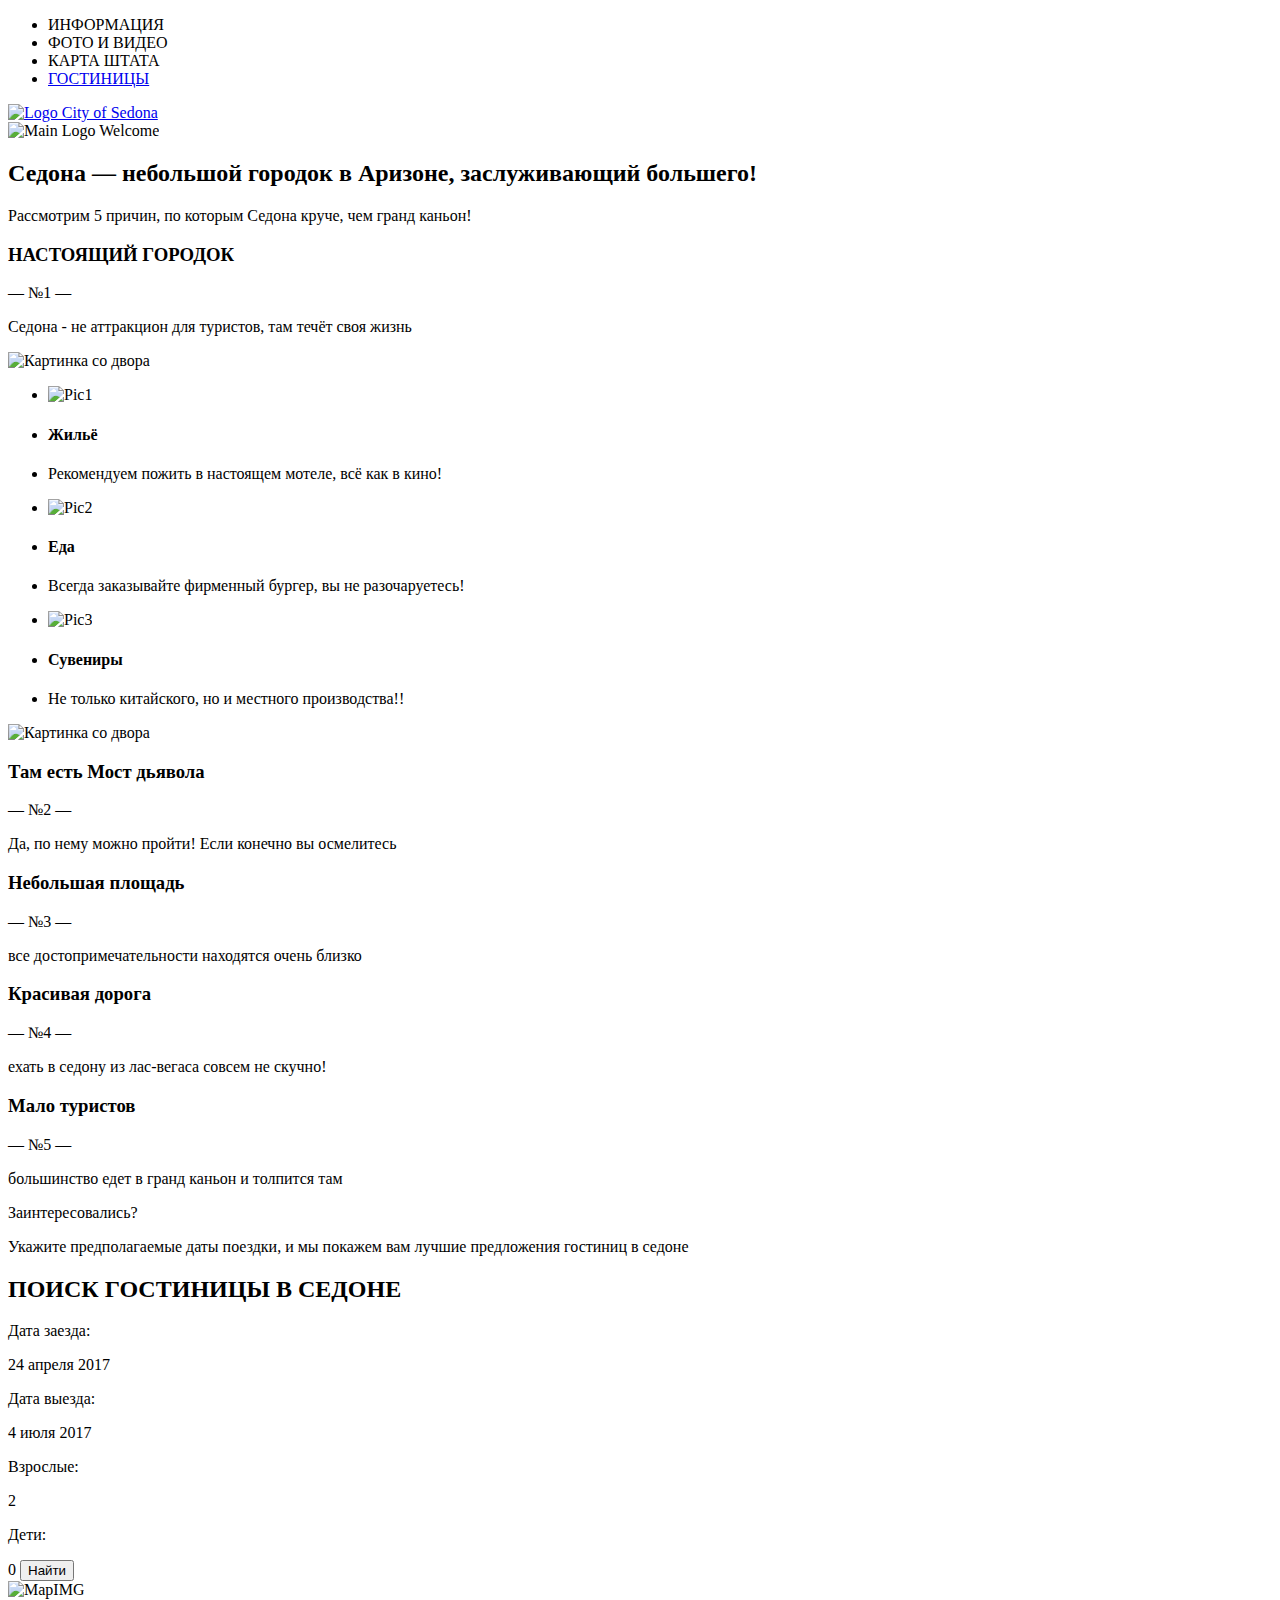
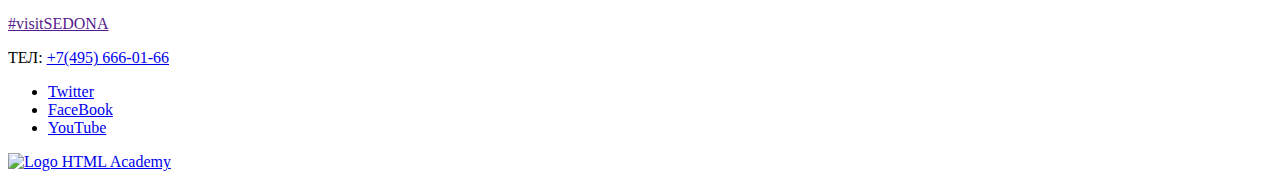
==== index.html @ 09af1024 "Исправил Навигацию" ====
<!DOCTYPE html>
<html lang="ru">
  <head>
    <meta charset="utf-8" />
    <title>Sedona</title>
  </head>
  <body>
    <!-- Header -->
    <header>
      <ul>
        <li><a href=""></a>ИНФОРМАЦИЯ</li>
        <li><a href=""></a>ФОТО И ВИДЕО</li>
        <li><a href=""></a>КАРТА ШТАТА</li>
        <li><a href="hotels.html">ГОСТИНИЦЫ</a></li>
      </ul>
      <a href="index.html"
        ><img
          src="https://via.placeholder.com/150x100"
          alt="Logo City of Sedona"
      /></a>
    </nav>
    </header>
    <!-- Main -->
    <main>
      <section>
        <div>
          <img
            src="https://via.placeholder.com/150x100"
            alt="Main Logo Welcome"
          />
        </div>
      </section>
      <section>
        <h2>Седона — небольшой городок в Аризоне, заслуживающий большего!</h2>
        <p>Рассмотрим 5 причин, по которым Седона круче, чем гранд каньон!</p>
      </section>
      <section>
        <div>
          <h3>НАСТОЯЩИЙ ГОРОДОК</h3>
          <span>— №1 —</span>
          <p>Седона - не аттракцион для туристов, там течёт своя жизнь</p>
        </div>
        <div>
          <img
            src="https://via.placeholder.com/150x100"
            alt="Картинка со двора"
          />
        </div>
      </section>
      <ul>
        <li><img src="https://via.placeholder.com/150x100" alt="Pic1" /></li>
        <li><h4>Жильё</h4></li>
        <li><p>Рекомендуем пожить в настоящем мотеле, всё как в кино!</p></li>
      </ul>
      <ul>
        <li><img src="https://via.placeholder.com/150x100" alt="Pic2" /></li>
        <li><h4>Еда</h4></li>
        <li>
          <p>Всегда заказывайте фирменный бургер, вы не разочаруетесь!</p>
        </li>
      </ul>
      <ul>
        <li><img src="https://via.placeholder.com/150x100" alt="Pic3" /></li>
        <li><h4>Сувениры</h4></li>
        <li><p>Не только китайского, но и местного производства!!</p></li>
      </ul>

      <section>
        <div>
          <img
            src="https://via.placeholder.com/150x100"
            alt="Картинка со двора"
          />
        </div>
        <div>
          <h3>Там есть Мост дьявола</h3>
          <span>— №2 —</span>
          <p>Да, по нему можно пройти! Если конечно вы осмелитесь</p>
        </div>
      </section>
      <section>
        <div>
          <h3>Небольшая площадь</h3>
          <span>— №3 —</span>
          <p>все достопримечательности находятся очень близко</p>
        </div>
        <div>
          <h3>Красивая дорога</h3>
          <span>— №4 —</span>
          <p>ехать в седону из лас-вегаса совсем не скучно!</p>
        </div>
        <div>
          <h3>Мало туристов</h3>
          <span>— №5 —</span>
          <p>большинство едет в гранд каньон и толпится там</p>
        </div>
      </section>
      <section>
        <p>Заинтересовались?</p>
        <p>
          Укажите предполагаемые даты поездки, и мы покажем вам лучшие
          предложения гостиниц в седоне
        </p>
      </section>
      <section>
        <h2>ПОИСК ГОСТИНИЦЫ В СЕДОНЕ</h2>
        <p>Дата заезда:</p>
        <span>24 апреля 2017</span>
        <p>Дата выезда:</p>
        <span>4 июля 2017</span>
        <p>Взрослые:</p>
        <span>2</span>
        <p>Дети:</p>
        <span>0</span>
        <button type="button">Найти</button>
      </section>
      <section>
        <img src="https://via.placeholder.com/150x100" alt="MapIMG" />
      </section>
    </main>
    <!-- Footer -->
    <footer>
      <p><a href="">#visitSEDONA</a></p>
      <p>ТЕЛ: <a href="tel:+74956660166">+7(495) 666-01-66</a></p>

      <ul>
        <li>
          <a href="#">Twitter</a>
        </li>
        <li>
          <a href="#">FaceBook</a>
        </li>
        <li>
          <a href="#">YouTube</a>
        </li>
      </ul>

      <section>
        <a href="https://htmlacademy.ru/intensive/htmlcss"
          ><img
            src="https://via.placeholder.com/150x100"
            alt="Logo HTML Academy"
        /></a>
      </section>
    </footer>
  </body>
</html>
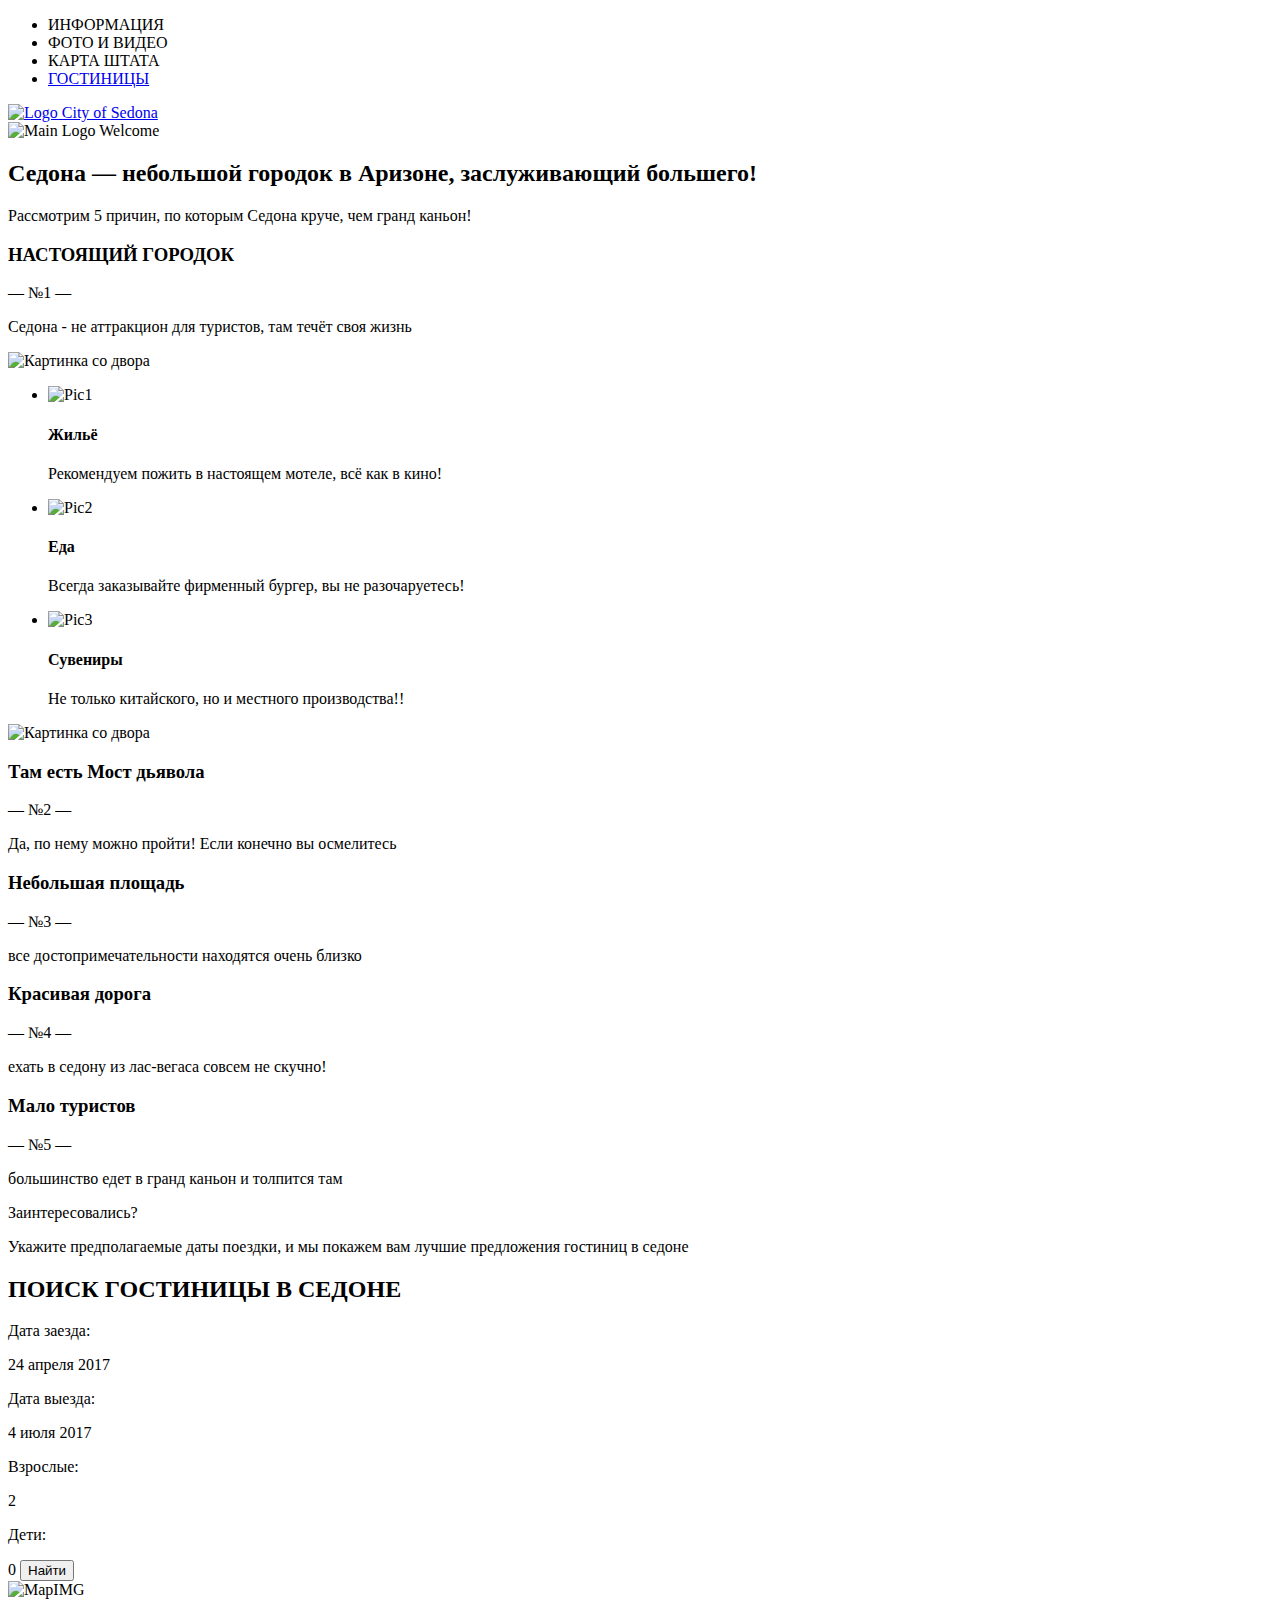
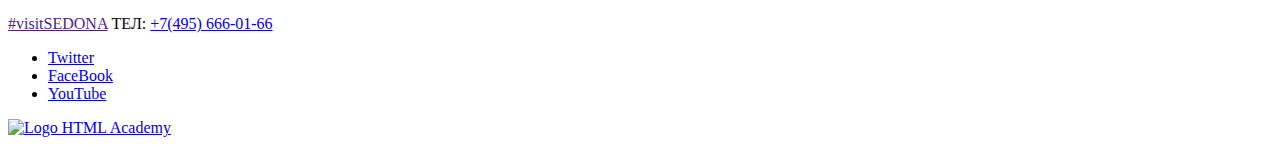
==== commit fa30f302: "Поправил мелочи" ====
--- a/index.html
+++ b/index.html
@@ -48,21 +48,19 @@
         </div>
       </section>
       <ul>
-        <li><img src="https://via.placeholder.com/150x100" alt="Pic1" /></li>
-        <li><h4>Жильё</h4></li>
-        <li><p>Рекомендуем пожить в настоящем мотеле, всё как в кино!</p></li>
-      </ul>
-      <ul>
-        <li><img src="https://via.placeholder.com/150x100" alt="Pic2" /></li>
-        <li><h4>Еда</h4></li>
-        <li>
+        <li><img src="https://via.placeholder.com/150x100" alt="Pic1" />
+        <h4>Жильё</h4>
+        <p>Рекомендуем пожить в настоящем мотеле, всё как в кино!</p></li>
+   
+        <li><img src="https://via.placeholder.com/150x100" alt="Pic2" />
+        <h4>Еда</h4>
+        
           <p>Всегда заказывайте фирменный бургер, вы не разочаруетесь!</p>
         </li>
-      </ul>
-      <ul>
-        <li><img src="https://via.placeholder.com/150x100" alt="Pic3" /></li>
-        <li><h4>Сувениры</h4></li>
-        <li><p>Не только китайского, но и местного производства!!</p></li>
+      
+        <li><img src="https://via.placeholder.com/150x100" alt="Pic3" />
+        <h4>Сувениры</h4></li>
+        <p>Не только китайского, но и местного производства!!</p></li>
       </ul>
 
       <section>
@@ -120,8 +118,8 @@
     </main>
     <!-- Footer -->
     <footer>
-      <p><a href="">#visitSEDONA</a></p>
-      <p>ТЕЛ: <a href="tel:+74956660166">+7(495) 666-01-66</a></p>
+      <p><a href="">#visitSEDONA</a>
+      ТЕЛ: <a href="tel:+74956660166">+7(495) 666-01-66</a></p>
 
       <ul>
         <li>
@@ -135,13 +133,13 @@
         </li>
       </ul>
 
-      <section>
+      
         <a href="https://htmlacademy.ru/intensive/htmlcss"
           ><img
             src="https://via.placeholder.com/150x100"
             alt="Logo HTML Academy"
         /></a>
-      </section>
+      
     </footer>
   </body>
 </html>
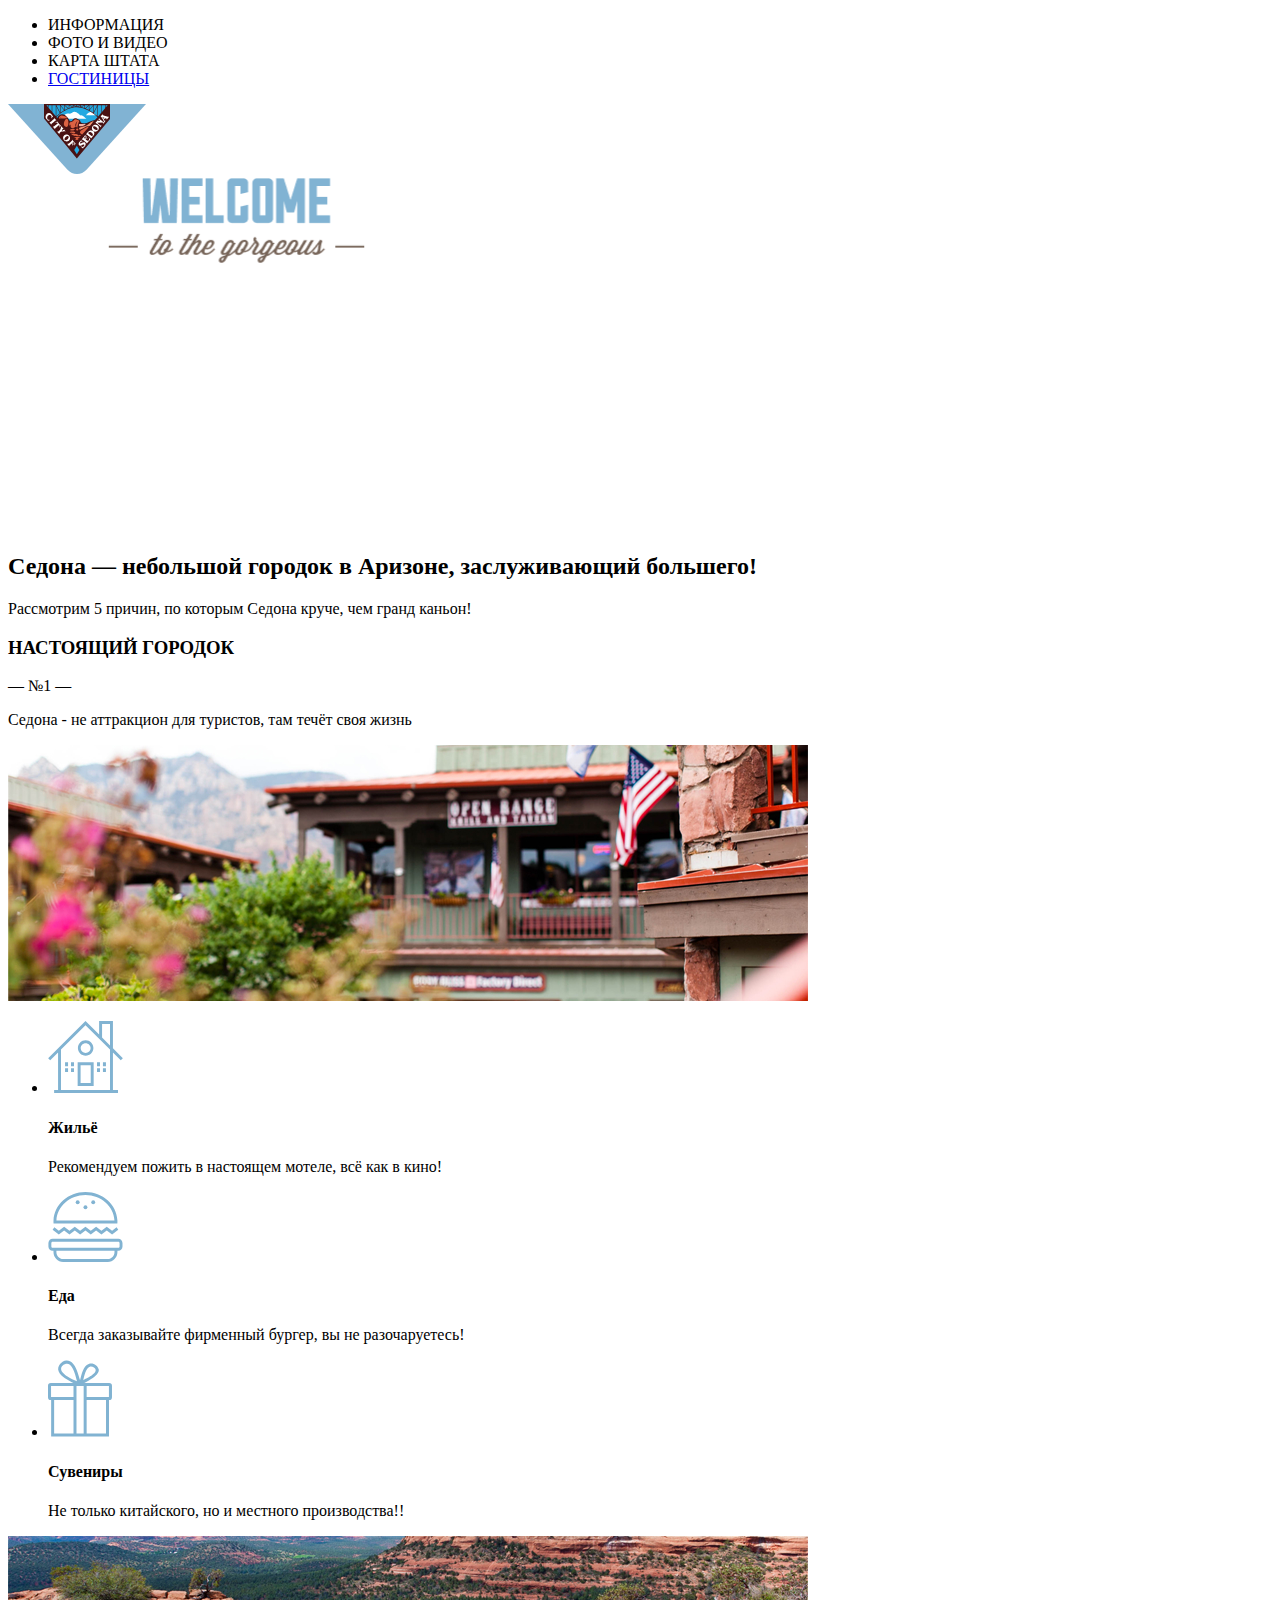
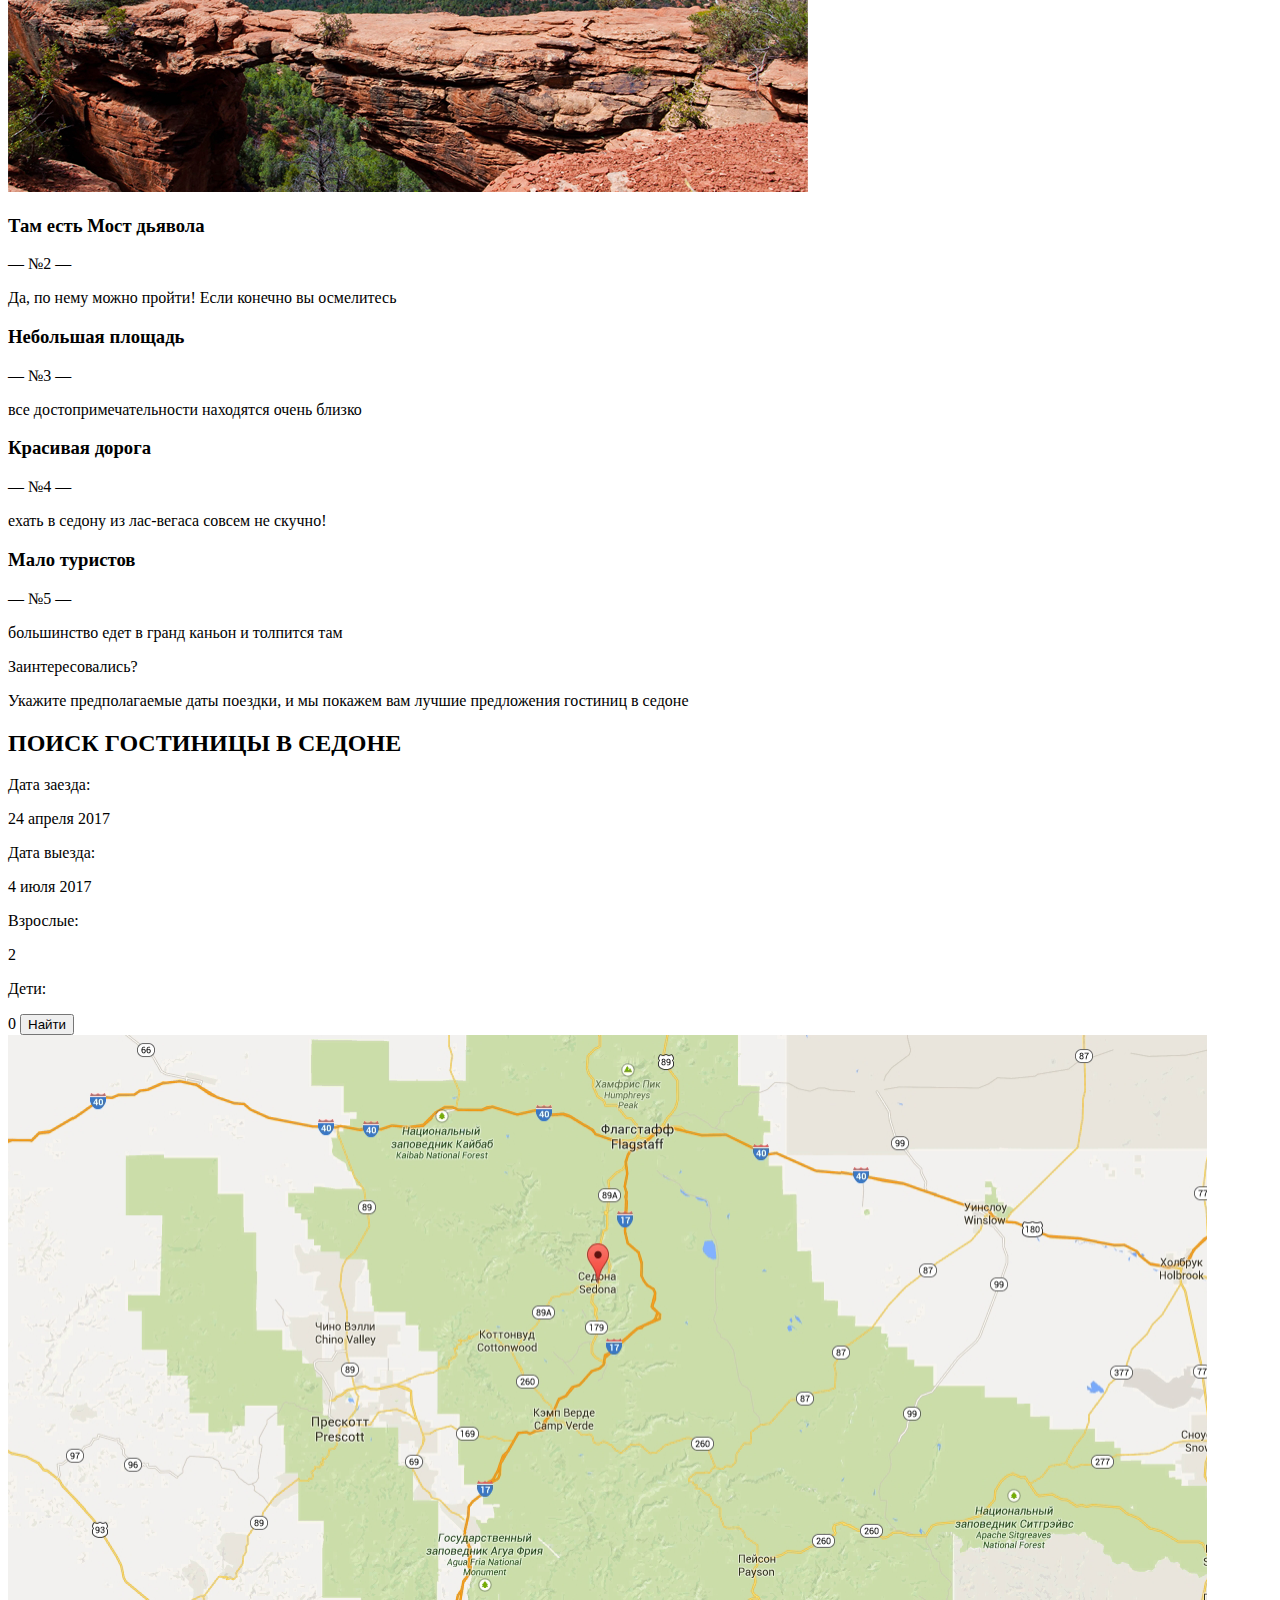
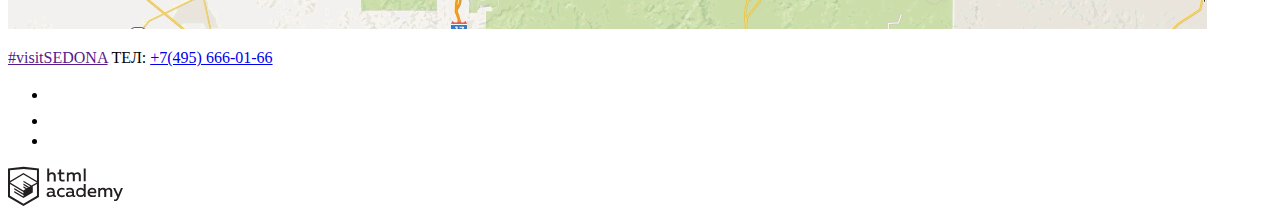
==== commit 916799b7: "Update index.html" ====
--- a/index.html
+++ b/index.html
@@ -15,7 +15,9 @@
       </ul>
       <a href="index.html"
         ><img
-          src="https://via.placeholder.com/150x100"
+          src="img/logo-sedona.svg"
+          width="138"
+          height="70"
           alt="Logo City of Sedona"
       /></a>
     </nav>
@@ -25,7 +27,9 @@
       <section>
         <div>
           <img
-            src="https://via.placeholder.com/150x100"
+            src="img/welcome.png"
+            width="457"
+            height="351"
             alt="Main Logo Welcome"
           />
         </div>
@@ -42,23 +46,25 @@
         </div>
         <div>
           <img
-            src="https://via.placeholder.com/150x100"
+            src="img/image1.jpg"
+            width="800"
+            height="256"
             alt="Картинка со двора"
           />
         </div>
       </section>
       <ul>
-        <li><img src="https://via.placeholder.com/150x100" alt="Pic1" />
+        <li><img src="img/icon-1.svg" width="75" height="72" alt="Pic1" />
         <h4>Жильё</h4>
         <p>Рекомендуем пожить в настоящем мотеле, всё как в кино!</p></li>
    
-        <li><img src="https://via.placeholder.com/150x100" alt="Pic2" />
+        <li><img src="img/icon-3.svg" width="75" height="70" alt="Pic2" />
         <h4>Еда</h4>
         
           <p>Всегда заказывайте фирменный бургер, вы не разочаруетесь!</p>
         </li>
       
-        <li><img src="https://via.placeholder.com/150x100" alt="Pic3" />
+        <li><img src="img/icon-2.svg" width="64" height="77" alt="Pic3" />
         <h4>Сувениры</h4></li>
         <p>Не только китайского, но и местного производства!!</p></li>
       </ul>
@@ -66,7 +72,9 @@
       <section>
         <div>
           <img
-            src="https://via.placeholder.com/150x100"
+            src="img/image2.jpg"
+            width="800"
+            height="256"
             alt="Картинка со двора"
           />
         </div>
@@ -113,7 +121,7 @@
         <button type="button">Найти</button>
       </section>
       <section>
-        <img src="https://via.placeholder.com/150x100" alt="MapIMG" />
+        <img src="img/map.png" width="1199" height="594" alt="MapIMG" />
       </section>
     </main>
     <!-- Footer -->
@@ -123,20 +131,22 @@
 
       <ul>
         <li>
-          <a href="#">Twitter</a>
+          <a href="#"><img src="img/twitter.svg" width="17" height="17" alt="Twitter Icon"></a>
         </li>
         <li>
-          <a href="#">FaceBook</a>
+          <a href="#"><img src="img/fb-icon.svg" width="12" height="22" alt="FaceBook Icon"> </a>
         </li>
         <li>
-          <a href="#">YouTube</a>
+          <a href="#"><img src="img/youtube.svg" width="20" height="16" alt="YouTube Icon"> </a>
         </li>
       </ul>
 
       
         <a href="https://htmlacademy.ru/intensive/htmlcss"
           ><img
-            src="https://via.placeholder.com/150x100"
+            src="img/logo-htmlacademy.svg"
+            width="115"
+            height="41"
             alt="Logo HTML Academy"
         /></a>
       
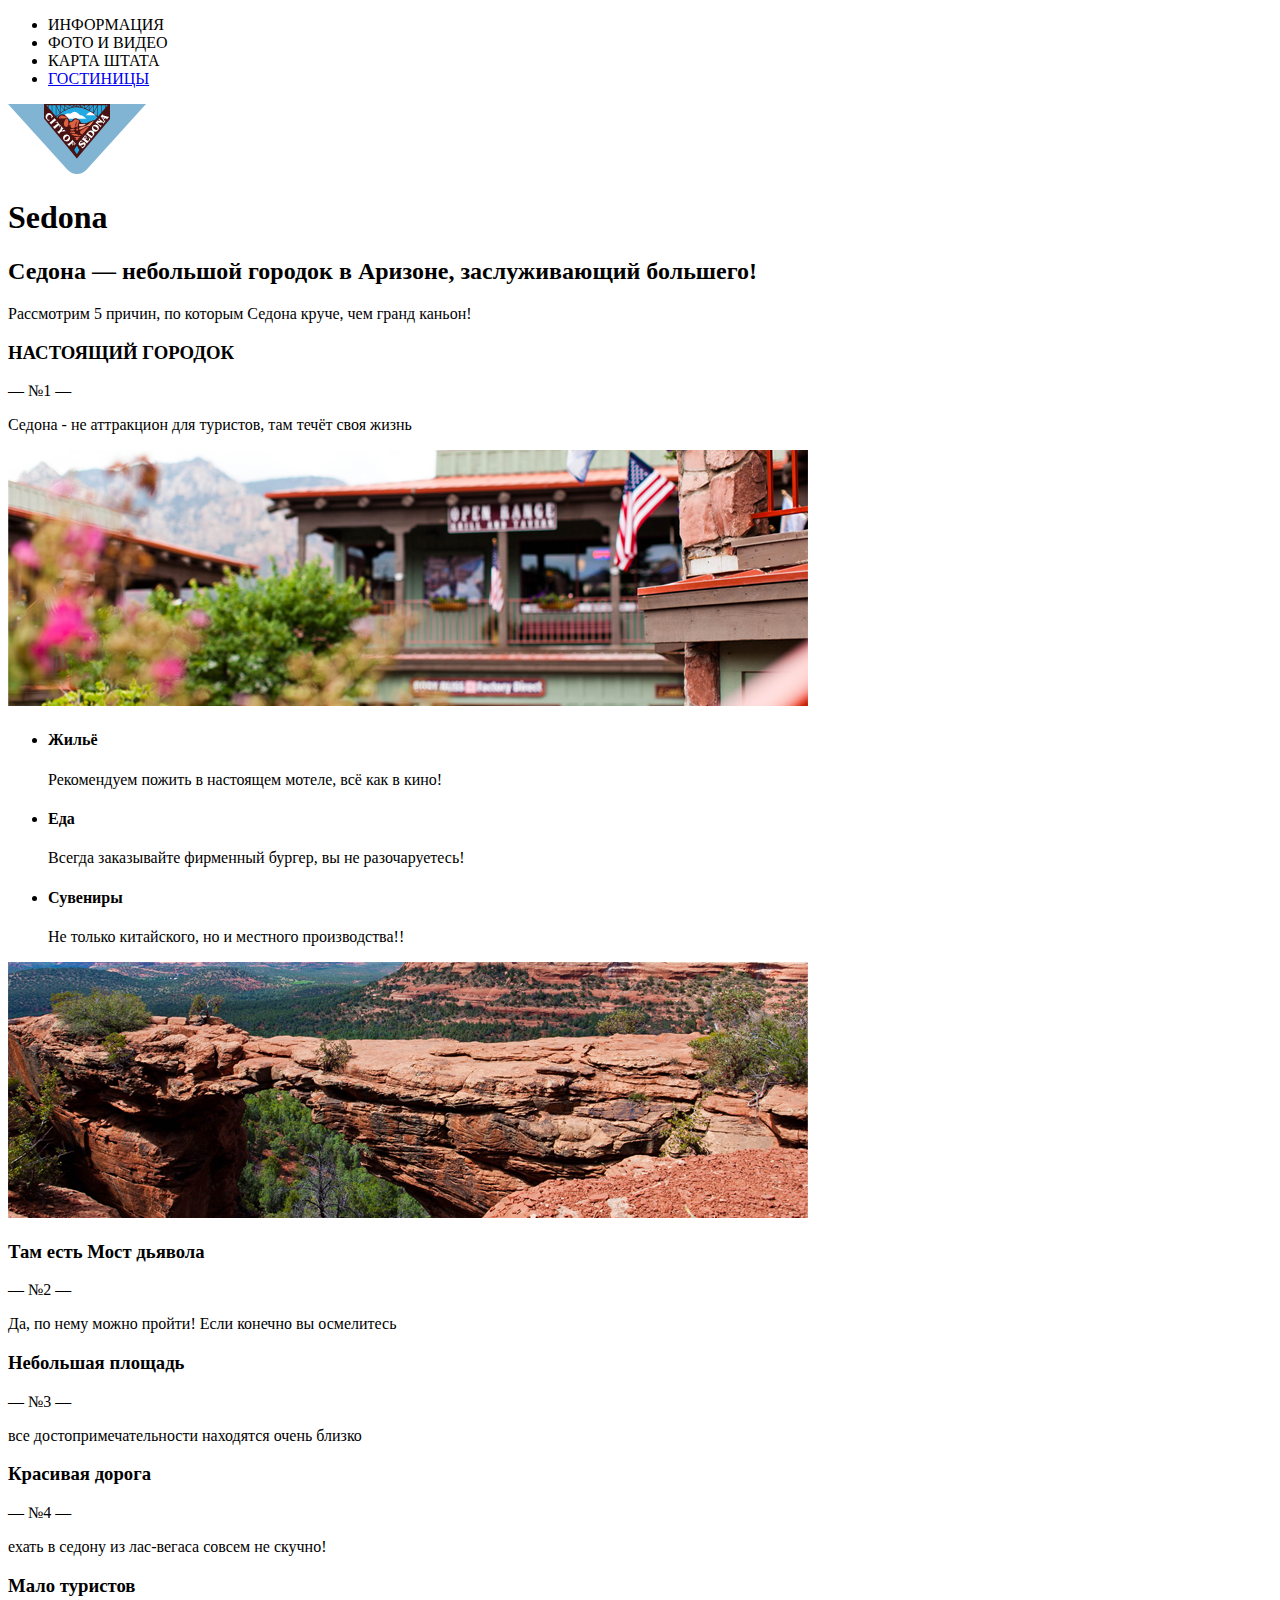
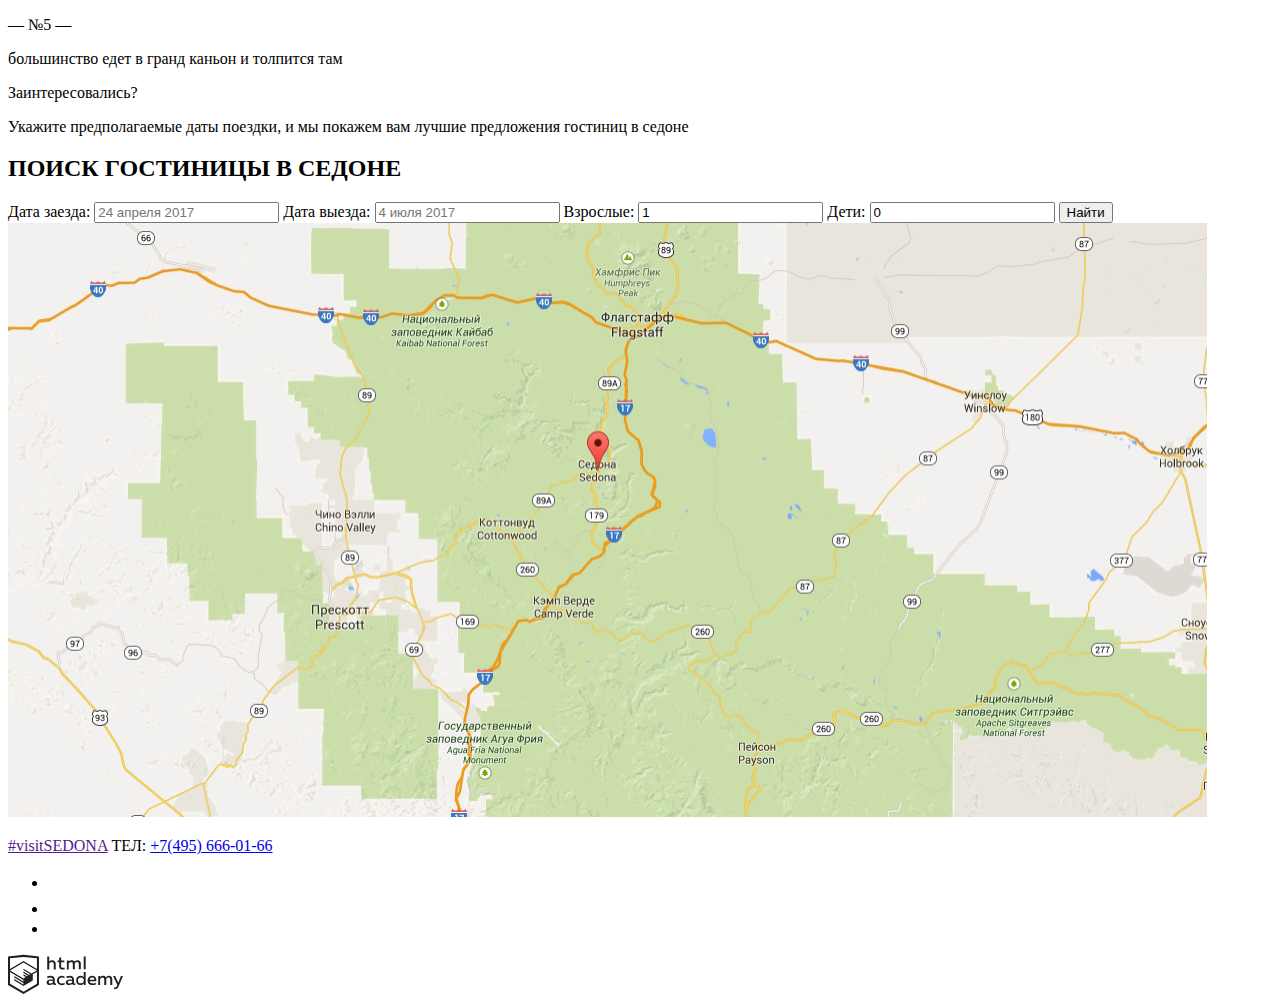
==== commit 84e5d0d7: "Сделал формы, поправил доступность" ====
--- a/index.html
+++ b/index.html
@@ -7,31 +7,27 @@
   <body>
     <!-- Header -->
     <header>
-      <ul>
-        <li><a href=""></a>ИНФОРМАЦИЯ</li>
-        <li><a href=""></a>ФОТО И ВИДЕО</li>
-        <li><a href=""></a>КАРТА ШТАТА</li>
-        <li><a href="hotels.html">ГОСТИНИЦЫ</a></li>
-      </ul>
-      <a href="index.html"
-        ><img
-          src="img/logo-sedona.svg"
-          width="138"
-          height="70"
-          alt="Logo City of Sedona"
-      /></a>
-    </nav>
+      <nav>
+        <ul>
+          <li><a href=""></a>ИНФОРМАЦИЯ</li>
+          <li><a href=""></a>ФОТО И ВИДЕО</li>
+          <li><a href=""></a>КАРТА ШТАТА</li>
+          <li><a href="hotels.html">ГОСТИНИЦЫ</a></li>
+        </ul>
+        <a href="index.html" aria-label="Главная страница"
+          ><img
+            src="img/logo-sedona.svg"
+            width="138"
+            height="70"
+            alt="Logo City of Sedona"
+        /></a>
+      </nav>
     </header>
     <!-- Main -->
     <main>
       <section>
         <div>
-          <img
-            src="img/welcome.png"
-            width="457"
-            height="351"
-            alt="Main Logo Welcome"
-          />
+          <h1 class="visually-hidden">Sedona</h1>
         </div>
       </section>
       <section>
@@ -54,19 +50,21 @@
         </div>
       </section>
       <ul>
-        <li><img src="img/icon-1.svg" width="75" height="72" alt="Pic1" />
-        <h4>Жильё</h4>
-        <p>Рекомендуем пожить в настоящем мотеле, всё как в кино!</p></li>
-   
-        <li><img src="img/icon-3.svg" width="75" height="70" alt="Pic2" />
-        <h4>Еда</h4>
-        
+        <li>
+          <h4>Жильё</h4>
+          <p>Рекомендуем пожить в настоящем мотеле, всё как в кино!</p>
+        </li>
+
+        <li>
+          <h4>Еда</h4>
+
           <p>Всегда заказывайте фирменный бургер, вы не разочаруетесь!</p>
         </li>
-      
-        <li><img src="img/icon-2.svg" width="64" height="77" alt="Pic3" />
-        <h4>Сувениры</h4></li>
-        <p>Не только китайского, но и местного производства!!</p></li>
+
+        <li>
+          <h4>Сувениры</h4>
+          <p>Не только китайского, но и местного производства!!</p>
+        </li>
       </ul>
 
       <section>
@@ -110,15 +108,49 @@
       </section>
       <section>
         <h2>ПОИСК ГОСТИНИЦЫ В СЕДОНЕ</h2>
-        <p>Дата заезда:</p>
-        <span>24 апреля 2017</span>
-        <p>Дата выезда:</p>
-        <span>4 июля 2017</span>
-        <p>Взрослые:</p>
-        <span>2</span>
-        <p>Дети:</p>
-        <span>0</span>
-        <button type="button">Найти</button>
+        <form action="https://echo.htmlacademy.ru" method="post">
+          <label for="label-date-in"
+            >Дата заезда:
+            <input
+              type="text"
+              name="date-in"
+              id="label-date-in"
+              placeholder="24 апреля 2017"
+              required
+            />
+          </label>
+          <label for="label-date-out"
+            >Дата выезда:
+            <input
+              type="text"
+              name="date-out"
+              id="label-date-out"
+              placeholder="4 июля 2017"
+              required
+            />
+          </label>
+          <label for="label-adults"
+            >Взрослые:
+            <input
+              type="number"
+              name="adults"
+              id="label-adults"
+              min="1"
+              value="1"
+            />
+          </label>
+          <label for="label-children"
+            >Дети:
+            <input
+              type="number"
+              name="children"
+              id="label-children"
+              min="0"
+              value="0"
+            />
+          </label>
+          <button type="submit">Найти</button>
+        </form>
       </section>
       <section>
         <img src="img/map.png" width="1199" height="594" alt="MapIMG" />
@@ -126,30 +158,52 @@
     </main>
     <!-- Footer -->
     <footer>
-      <p><a href="">#visitSEDONA</a>
-      ТЕЛ: <a href="tel:+74956660166">+7(495) 666-01-66</a></p>
+      <p>
+        <a href="">#visitSEDONA</a> ТЕЛ:
+        <a href="tel:+74956660166">+7(495) 666-01-66</a>
+      </p>
 
       <ul>
         <li>
-          <a href="#"><img src="img/twitter.svg" width="17" height="17" alt="Twitter Icon"></a>
-        </li>
-        <li>
-          <a href="#"><img src="img/fb-icon.svg" width="12" height="22" alt="FaceBook Icon"> </a>
-        </li>
-        <li>
-          <a href="#"><img src="img/youtube.svg" width="20" height="16" alt="YouTube Icon"> </a>
+          <a href="#" aria-label="Twitter"
+            ><img
+              src="img/twitter.svg"
+              width="17"
+              height="17"
+              alt="Twitter icon"
+          /></a>
+        </li>
+        <li>
+          <a href="#" aria-label="FaceBook"
+            ><img
+              src="img/fb-icon.svg"
+              width="12"
+              height="22"
+              alt="FaceBook icon"
+            />
+          </a>
+        </li>
+        <li>
+          <a href="#" aria-label="YouTube"
+            ><img
+              src="img/youtube.svg"
+              width="20"
+              height="16"
+              alt="YouTube icon"
+            />
+          </a>
         </li>
       </ul>
 
-      
-        <a href="https://htmlacademy.ru/intensive/htmlcss"
-          ><img
-            src="img/logo-htmlacademy.svg"
-            width="115"
-            height="41"
-            alt="Logo HTML Academy"
-        /></a>
-      
+      <a
+        href="https://htmlacademy.ru/intensive/htmlcss"
+        aria-label="HTML Academy intensive htmlcss"
+        ><img
+          src="img/logo-htmlacademy.svg"
+          width="115"
+          height="41"
+          alt="Logo html academy"
+      /></a>
     </footer>
   </body>
 </html>
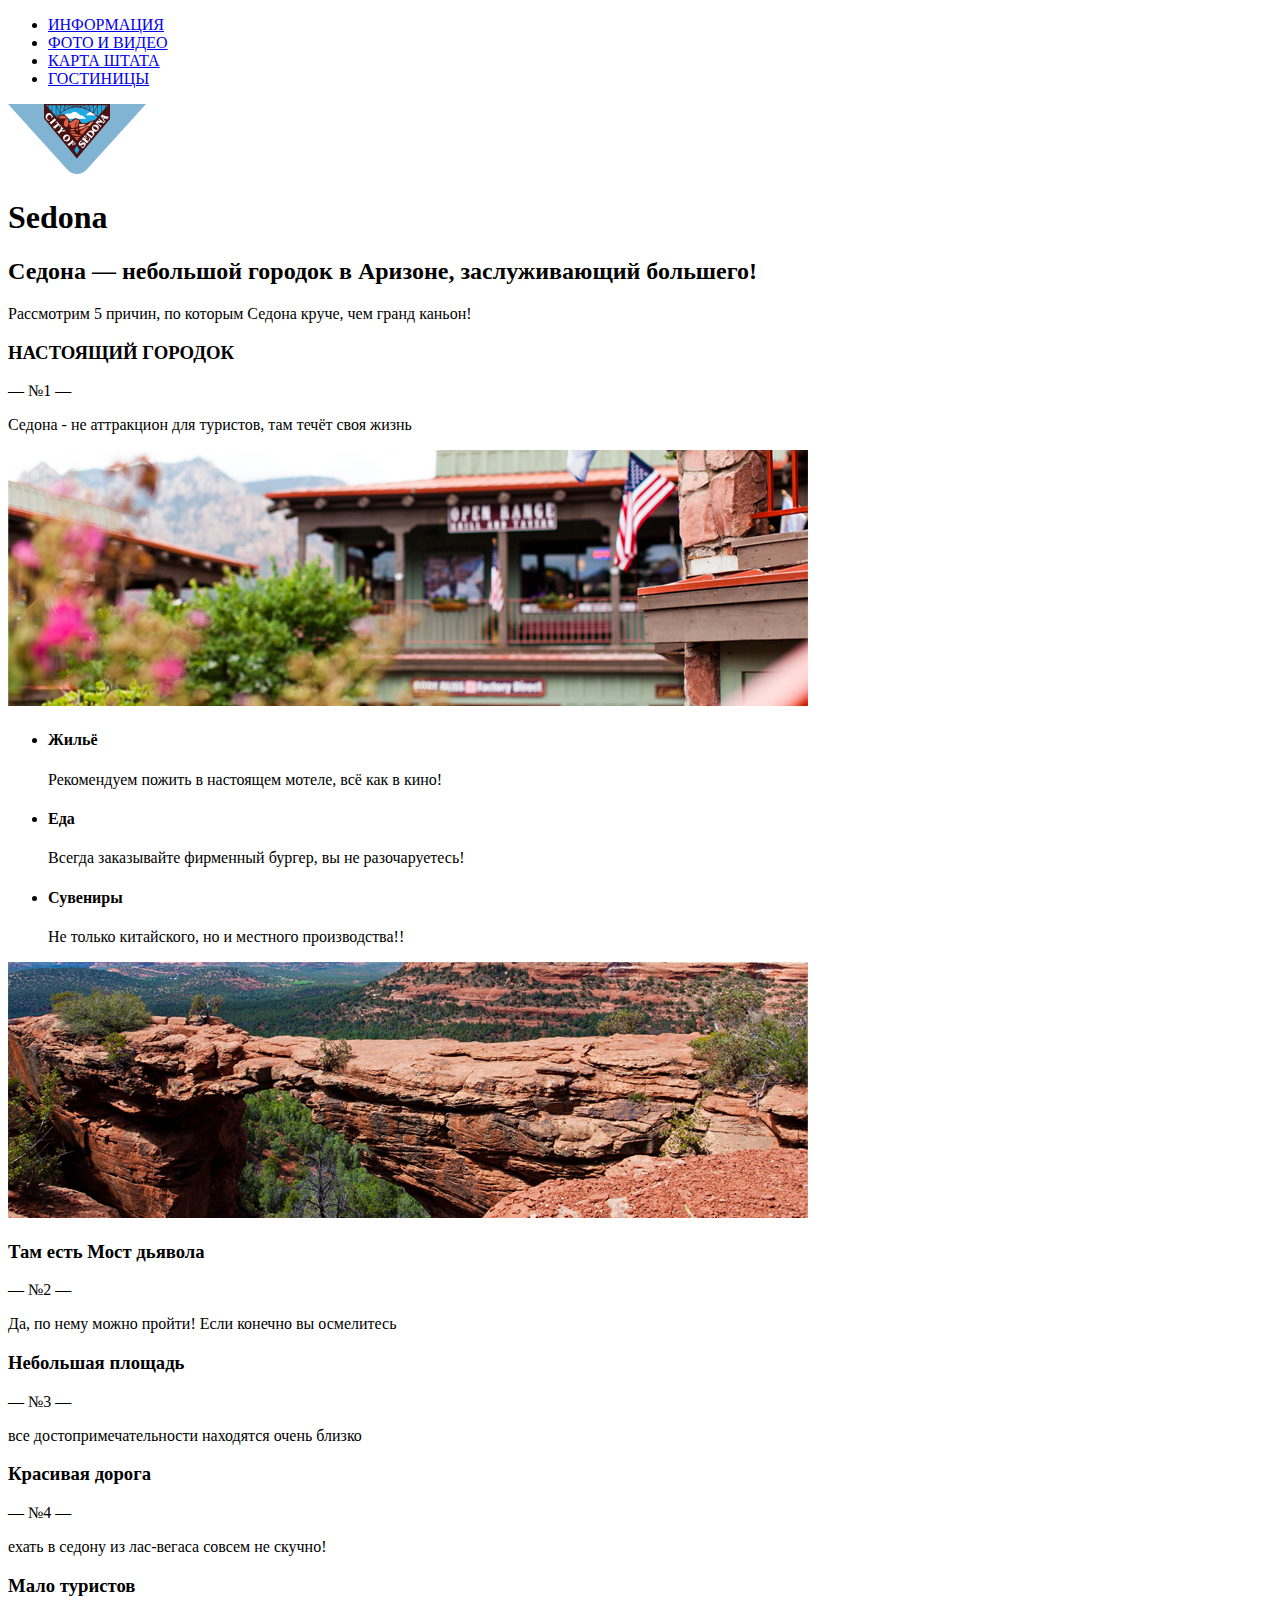
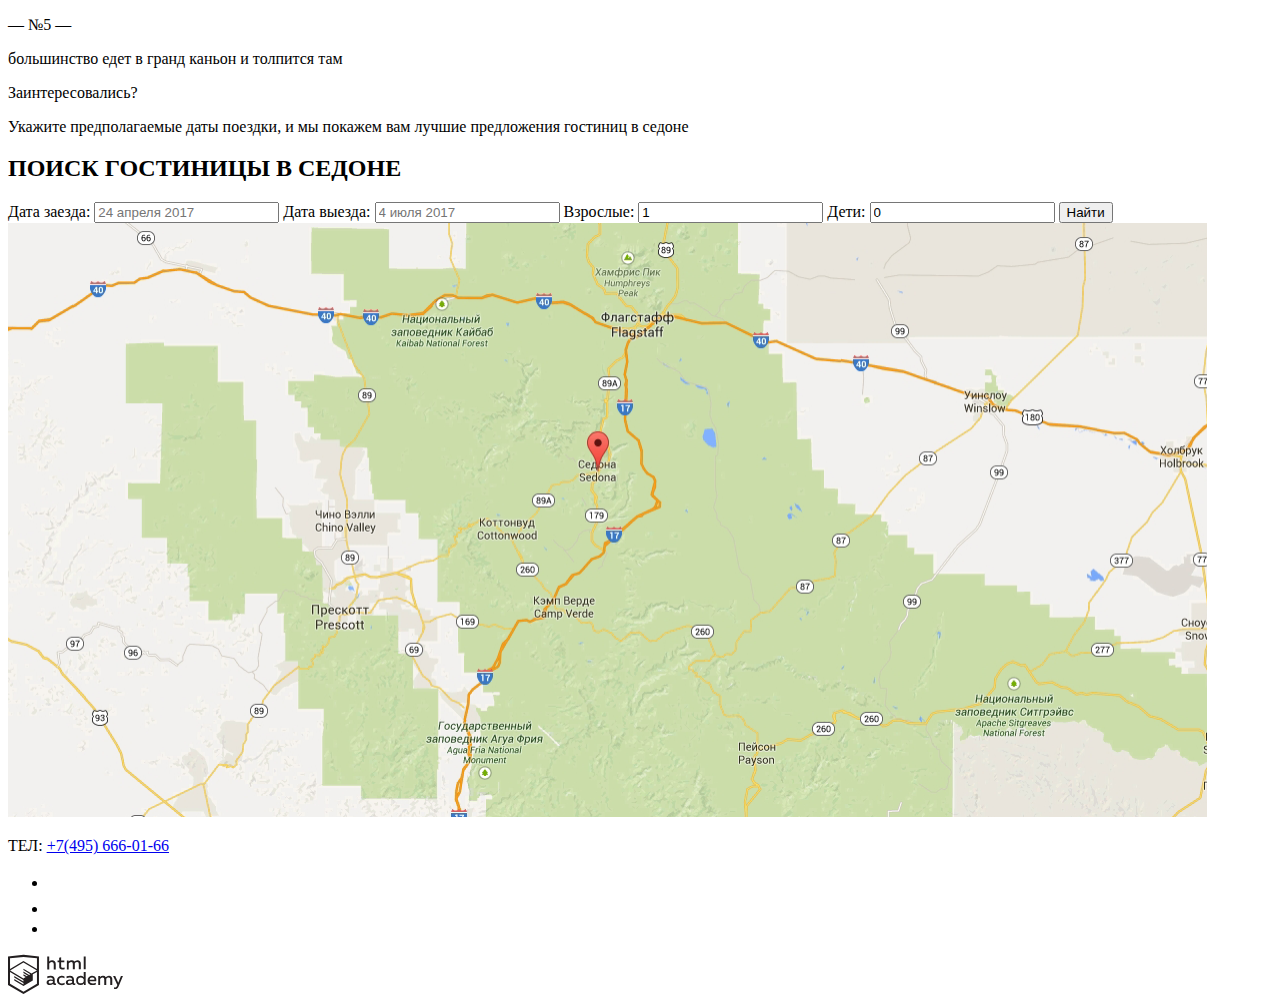
==== commit 3b9221ad: "Исправил Доступность для ссылок и кнопок" ====
--- a/index.html
+++ b/index.html
@@ -9,12 +9,26 @@
     <header>
       <nav>
         <ul>
-          <li><a href=""></a>ИНФОРМАЦИЯ</li>
-          <li><a href=""></a>ФОТО И ВИДЕО</li>
-          <li><a href=""></a>КАРТА ШТАТА</li>
-          <li><a href="hotels.html">ГОСТИНИЦЫ</a></li>
+          <li>
+            <a href="#" aria-label="Переход в раздел ИНФОРМАЦИЯ">ИНФОРМАЦИЯ</a>
+          </li>
+          <li>
+            <a href="#" aria-label="Переход в раздел ФОТО и ВИДЕО"
+              >ФОТО И ВИДЕО</a
+            >
+          </li>
+          <li>
+            <a href="#" aria-label="Переход в раздел КАРТА ШТАТА"
+              >КАРТА ШТАТА</a
+            >
+          </li>
+          <li>
+            <a href="hotels.html" aria-label="Переход в раздел ГОСТИНИЦЫ>"
+              >ГОСТИНИЦЫ</a
+            >
+          </li>
         </ul>
-        <a href="index.html" aria-label="Главная страница"
+        <a href="index.html" aria-label="Переход на главную страницу"
           ><img
             src="img/logo-sedona.svg"
             width="138"
@@ -45,7 +59,7 @@
             src="img/image1.jpg"
             width="800"
             height="256"
-            alt="Картинка со двора"
+            alt="Изображение фасада дома с кустарниками во дворе"
           />
         </div>
       </section>
@@ -73,7 +87,7 @@
             src="img/image2.jpg"
             width="800"
             height="256"
-            alt="Картинка со двора"
+            alt="Изображение скал и долины"
           />
         </div>
         <div>
@@ -149,23 +163,30 @@
               value="0"
             />
           </label>
-          <button type="submit">Найти</button>
+          <button type="submit" aria-label="Кнопка Найти">Найти</button>
         </form>
       </section>
       <section>
-        <img src="img/map.png" width="1199" height="594" alt="MapIMG" />
+        <img
+          src="img/map.png"
+          width="1199"
+          height="594"
+          alt="Изображение карты"
+        />
       </section>
     </main>
     <!-- Footer -->
     <footer>
       <p>
-        <a href="">#visitSEDONA</a> ТЕЛ:
-        <a href="tel:+74956660166">+7(495) 666-01-66</a>
+        <a href="#" aria-label="Переход #visitSEDONA"></a> ТЕЛ:
+        <a href="tel:+74956660166" aria-label="Телефон для связи"
+          >+7(495) 666-01-66</a
+        >
       </p>
 
       <ul>
         <li>
-          <a href="#" aria-label="Twitter"
+          <a href="#" aria-label="Переход в Twitter"
             ><img
               src="img/twitter.svg"
               width="17"
@@ -174,7 +195,7 @@
           /></a>
         </li>
         <li>
-          <a href="#" aria-label="FaceBook"
+          <a href="#" aria-label="Переход в FaceBook"
             ><img
               src="img/fb-icon.svg"
               width="12"
@@ -184,7 +205,7 @@
           </a>
         </li>
         <li>
-          <a href="#" aria-label="YouTube"
+          <a href="#" aria-label="Переход в YouTube"
             ><img
               src="img/youtube.svg"
               width="20"
@@ -197,7 +218,7 @@
 
       <a
         href="https://htmlacademy.ru/intensive/htmlcss"
-        aria-label="HTML Academy intensive htmlcss"
+        aria-label="Переход на страницу HTML Academy intensive htmlcss"
         ><img
           src="img/logo-htmlacademy.svg"
           width="115"
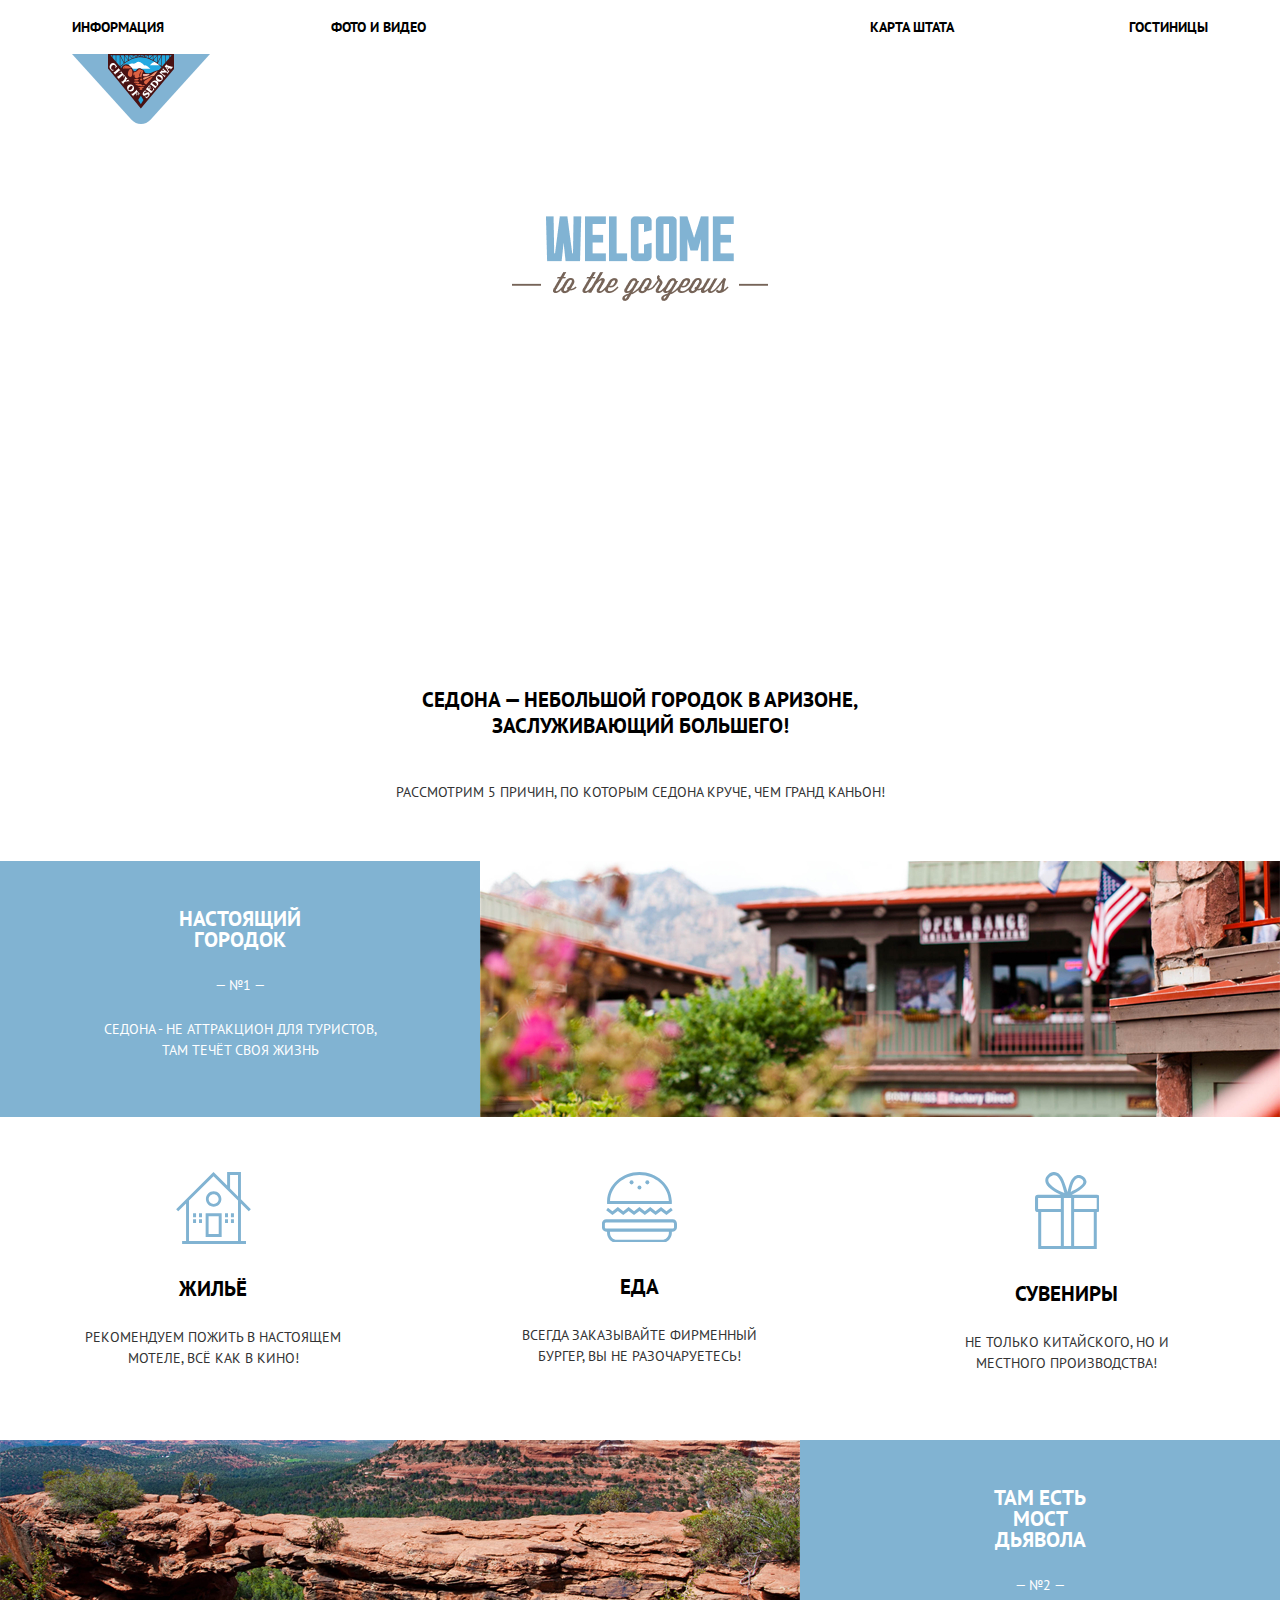
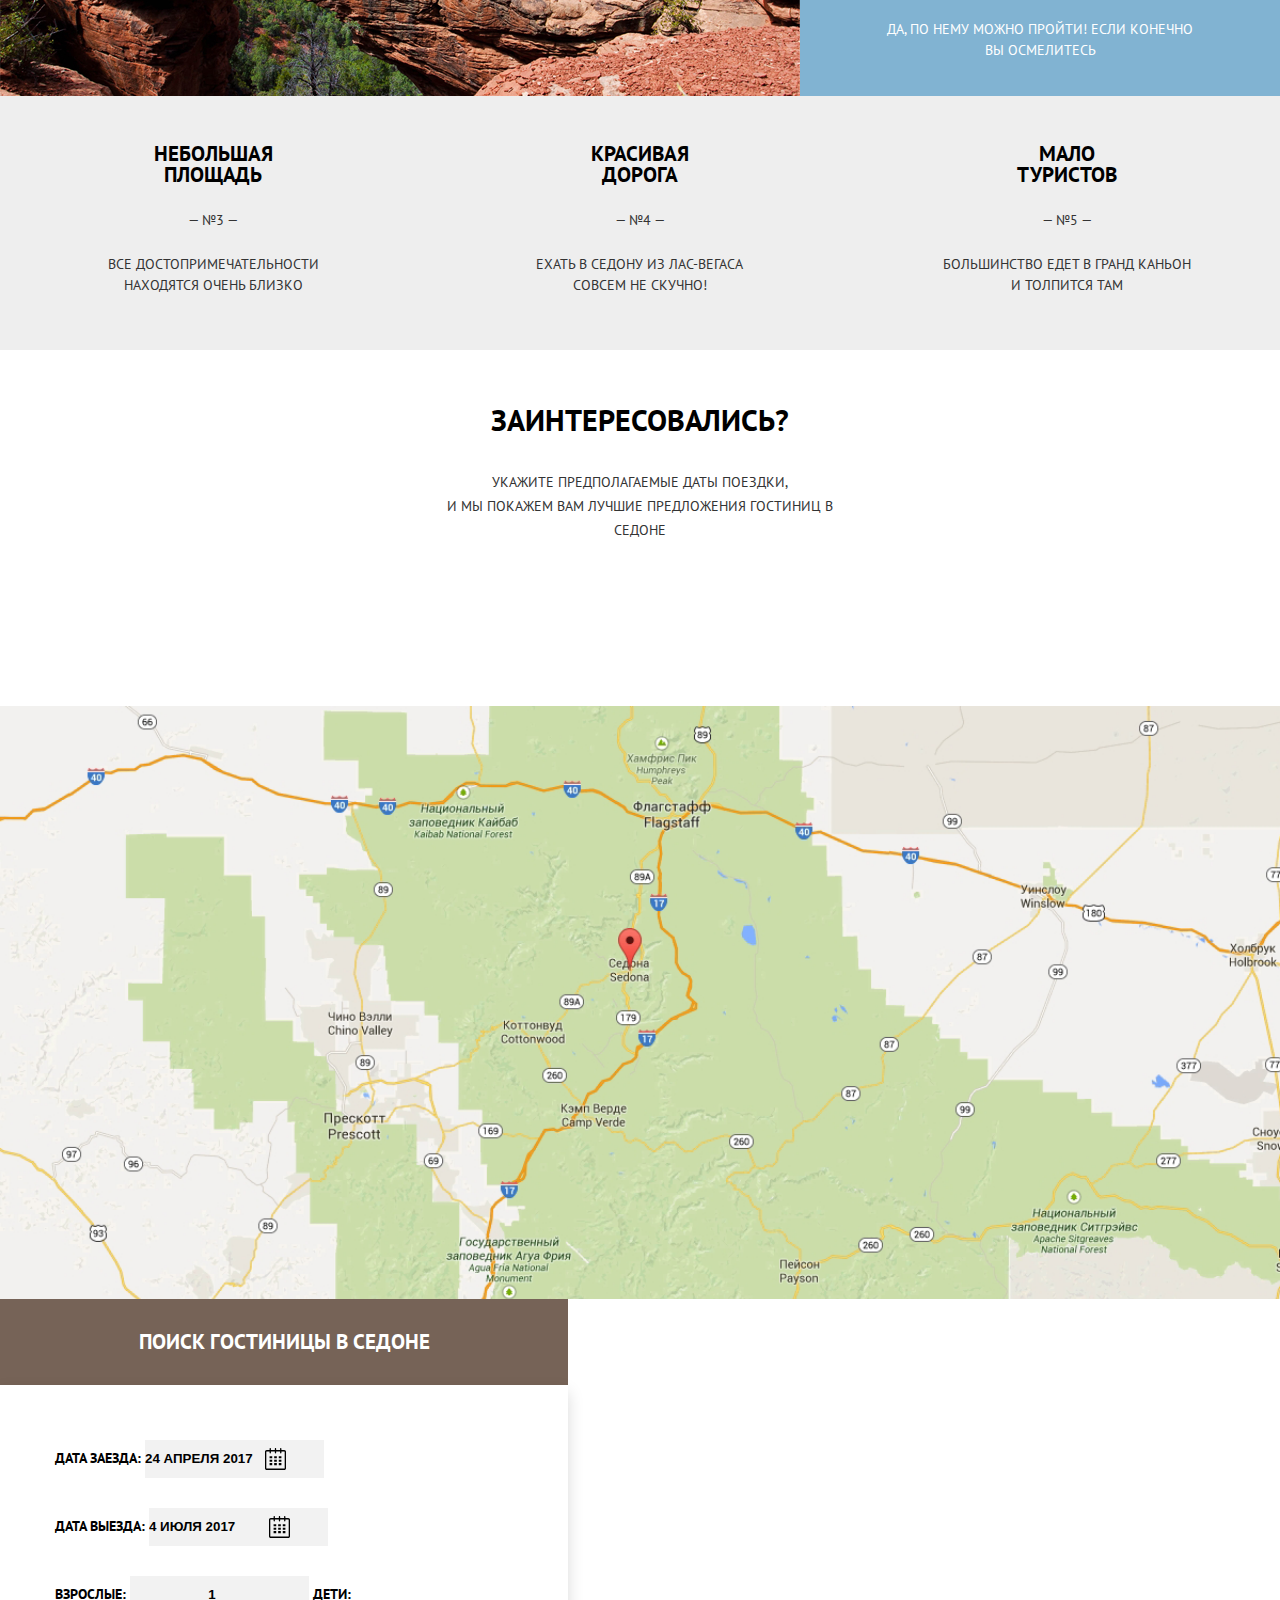
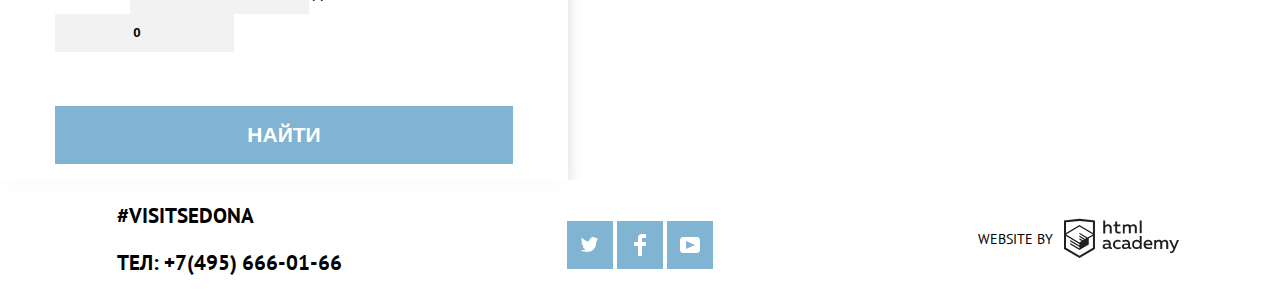
==== commit 4774150a: "Работа с сетками" ====
--- a/index.html
+++ b/index.html
@@ -1,35 +1,35 @@
 <!DOCTYPE html>
-<html lang="ru">
+<html class="page" lang="ru">
   <head>
     <meta charset="utf-8" />
     <title>Sedona</title>
+    <link
+      href="https://fonts.googleapis.com/css2?family=PT+Sans:wght@400;700&display=swap"
+      rel="stylesheet"
+    />
+    <link rel="stylesheet" href="css/normalize.css" />
+    <link rel="stylesheet" href="css/style.css" />
   </head>
-  <body>
+  <body class="page-body">
     <!-- Header -->
-    <header>
-      <nav>
-        <ul>
-          <li>
-            <a href="#" aria-label="Переход в раздел ИНФОРМАЦИЯ">ИНФОРМАЦИЯ</a>
-          </li>
-          <li>
-            <a href="#" aria-label="Переход в раздел ФОТО и ВИДЕО"
-              >ФОТО И ВИДЕО</a
-            >
-          </li>
-          <li>
-            <a href="#" aria-label="Переход в раздел КАРТА ШТАТА"
-              >КАРТА ШТАТА</a
-            >
-          </li>
-          <li>
-            <a href="hotels.html" aria-label="Переход в раздел ГОСТИНИЦЫ>"
-              >ГОСТИНИЦЫ</a
-            >
+    <header class="main-header">
+      <nav class="main-navigation">
+        <ul class="site-navigation">
+          <li>
+            <a href="#" aria-label="Переход в раздел">ИНФОРМАЦИЯ</a>
+          </li>
+          <li>
+            <a href="#" aria-label="Переход в раздел">ФОТО И ВИДЕО</a>
+          </li>
+          <li>
+            <a href="#" aria-label="Переход в раздел">КАРТА ШТАТА</a>
+          </li>
+          <li>
+            <a href="hotels.html" aria-label="Переход в раздел>">ГОСТИНИЦЫ</a>
           </li>
         </ul>
-        <a href="index.html" aria-label="Переход на главную страницу"
-          ><img
+        <a class="main-header-logo" href="index.html" aria-label="Переход"
+          >На главную страницу<img
             src="img/logo-sedona.svg"
             width="138"
             height="70"
@@ -39,17 +39,17 @@
     </header>
     <!-- Main -->
     <main>
-      <section>
-        <div>
+      <section class="hero">
+        <div class="hero-img">
           <h1 class="visually-hidden">Sedona</h1>
         </div>
       </section>
-      <section>
+      <section class="main-caption">
         <h2>Седона — небольшой городок в Аризоне, заслуживающий большего!</h2>
         <p>Рассмотрим 5 причин, по которым Седона круче, чем гранд каньон!</p>
       </section>
-      <section>
-        <div>
+      <section class="first-description">
+        <div class="first-side-description">
           <h3>НАСТОЯЩИЙ ГОРОДОК</h3>
           <span>— №1 —</span>
           <p>Седона - не аттракцион для туристов, там течёт своя жизнь</p>
@@ -63,25 +63,21 @@
           />
         </div>
       </section>
-      <ul>
-        <li>
+      <ul class="benefits-list">
+        <li class="benefits-item">
           <h4>Жильё</h4>
           <p>Рекомендуем пожить в настоящем мотеле, всё как в кино!</p>
         </li>
-
-        <li>
+        <li class="benefits-item">
           <h4>Еда</h4>
-
           <p>Всегда заказывайте фирменный бургер, вы не разочаруетесь!</p>
         </li>
-
-        <li>
+        <li class="benefits-item">
           <h4>Сувениры</h4>
-          <p>Не только китайского, но и местного производства!!</p>
+          <p>Не только китайского, но и местного производства!</p>
         </li>
       </ul>
-
-      <section>
+      <section class="second-description">
         <div>
           <img
             src="img/image2.jpg"
@@ -90,141 +86,141 @@
             alt="Изображение скал и долины"
           />
         </div>
-        <div>
+        <div class="second-side-description">
           <h3>Там есть Мост дьявола</h3>
           <span>— №2 —</span>
           <p>Да, по нему можно пройти! Если конечно вы осмелитесь</p>
         </div>
       </section>
-      <section>
-        <div>
+      <section class="main-description">
+        <div class="main-description-item">
           <h3>Небольшая площадь</h3>
           <span>— №3 —</span>
           <p>все достопримечательности находятся очень близко</p>
         </div>
-        <div>
+        <div class="main-description-item">
           <h3>Красивая дорога</h3>
           <span>— №4 —</span>
           <p>ехать в седону из лас-вегаса совсем не скучно!</p>
         </div>
-        <div>
+        <div class="main-description-item">
           <h3>Мало туристов</h3>
           <span>— №5 —</span>
           <p>большинство едет в гранд каньон и толпится там</p>
         </div>
       </section>
-      <section>
-        <p>Заинтересовались?</p>
-        <p>
-          Укажите предполагаемые даты поездки, и мы покажем вам лучшие
-          предложения гостиниц в седоне
-        </p>
-      </section>
-      <section>
-        <h2>ПОИСК ГОСТИНИЦЫ В СЕДОНЕ</h2>
-        <form action="https://echo.htmlacademy.ru" method="post">
-          <label for="label-date-in"
-            >Дата заезда:
-            <input
-              type="text"
-              name="date-in"
-              id="label-date-in"
-              placeholder="24 апреля 2017"
-              required
-            />
-          </label>
-          <label for="label-date-out"
-            >Дата выезда:
-            <input
-              type="text"
-              name="date-out"
-              id="label-date-out"
-              placeholder="4 июля 2017"
-              required
-            />
-          </label>
-          <label for="label-adults"
-            >Взрослые:
-            <input
-              type="number"
-              name="adults"
-              id="label-adults"
-              min="1"
-              value="1"
-            />
-          </label>
-          <label for="label-children"
-            >Дети:
-            <input
-              type="number"
-              name="children"
-              id="label-children"
-              min="0"
-              value="0"
-            />
-          </label>
-          <button type="submit" aria-label="Кнопка Найти">Найти</button>
-        </form>
-      </section>
-      <section>
-        <img
-          src="img/map.png"
-          width="1199"
-          height="594"
-          alt="Изображение карты"
-        />
+      <section class="targetmap">
+        <section class="target">
+          <p class="question">Заинтересовались?</p>
+          <p>
+            Укажите предполагаемые даты поездки,<br />
+            и мы покажем вам лучшие предложения гостиниц в седоне
+          </p>
+        </section>
+        <section class="map"></section>
+        <section class="search">
+          <div class="search-caption">
+            <h2>ПОИСК ГОСТИНИЦЫ В СЕДОНЕ</h2>
+          </div>
+          <div class="search-body">
+            <form
+              class="search-form"
+              action="https://echo.htmlacademy.ru"
+              method="post"
+            >
+              <p>
+                <label for="label-date-in"
+                  >Дата заезда:
+                  <input
+                    class="search-form-icon"
+                    type="text"
+                    name="date-in"
+                    id="label-date-in"
+                    placeholder="24 апреля 2017"
+                    required
+                  />
+                </label>
+              </p>
+              <p>
+                <label for="label-date-out"
+                  >Дата выезда:
+                  <input
+                    class="search-form-icon"
+                    type="text"
+                    name="date-out"
+                    id="label-date-out"
+                    placeholder="4 июля 2017"
+                    required
+                  />
+                </label>
+              </p>
+              <p>
+                <label for="label-adults"
+                  >Взрослые:
+                  <input
+                    type="number"
+                    name="adults"
+                    id="label-adults"
+                    min="1"
+                    value="1"
+                  />
+                </label>
+                <label for="label-children"
+                  >Дети:
+                  <input
+                    type="number"
+                    name="children"
+                    id="label-children"
+                    min="0"
+                    value="0"
+                  />
+                </label>
+              </p>
+              <button class="button" type="submit" aria-label="Кнопка">
+                Найти
+              </button>
+            </form>
+          </div>
+        </section>
       </section>
     </main>
     <!-- Footer -->
-    <footer>
-      <p>
-        <a href="#" aria-label="Переход #visitSEDONA"></a> ТЕЛ:
-        <a href="tel:+74956660166" aria-label="Телефон для связи"
-          >+7(495) 666-01-66</a
-        >
-      </p>
-
-      <ul>
-        <li>
-          <a href="#" aria-label="Переход в Twitter"
-            ><img
-              src="img/twitter.svg"
-              width="17"
-              height="17"
-              alt="Twitter icon"
-          /></a>
-        </li>
-        <li>
-          <a href="#" aria-label="Переход в FaceBook"
-            ><img
-              src="img/fb-icon.svg"
-              width="12"
-              height="22"
-              alt="FaceBook icon"
-            />
-          </a>
-        </li>
-        <li>
-          <a href="#" aria-label="Переход в YouTube"
-            ><img
-              src="img/youtube.svg"
-              width="20"
-              height="16"
-              alt="YouTube icon"
-            />
-          </a>
-        </li>
-      </ul>
-
-      <a
-        href="https://htmlacademy.ru/intensive/htmlcss"
-        aria-label="Переход на страницу HTML Academy intensive htmlcss"
-        ><img
-          src="img/logo-htmlacademy.svg"
-          width="115"
-          height="41"
-          alt="Logo html academy"
-      /></a>
+    <footer class="main-footer">
+      <div class="main-footer-left">
+        <a href="#" aria-label="Переход">#visitSEDONA</a>
+        <p>
+          ТЕЛ:
+          <a href="tel:+74956660166" aria-label="Телефон для связи"
+            >+7(495) 666-01-66</a
+          >
+        </p>
+      </div>
+      <div class="footer-social">
+        <a class="footer-social-item soc-icon-tw" href="#">Twitter</a>
+        <a class="footer-social-item soc-icon-fb" href="#">FaceBook</a>
+        <a class="footer-social-item soc-icon-yt" href="#">YouTube</a>
+      </div>
+      <div class="main-footer-right">
+        <span>Website by</span
+        ><a
+          href="https://htmlacademy.ru/intensive/htmlcss"
+          aria-label="Переход на страницу "
+          >HTML Academy intensive htmlcss<svg
+            width="115"
+            height="41"
+            id="Layer_1"
+            data-name="Layer 1"
+            xmlns="http://www.w3.org/2000/svg"
+            viewBox="0 0 108.08 36.85"
+          >
+            <title>logo-htmlacademy-small1</title>
+            <path
+              d="M44.61,26.88a2,2,0,0,0,.55-0.1v1.33a3.25,3.25,0,0,1-1.18.21,1.67,1.67,0,0,1-1.67-1,4.84,4.84,0,0,1-3.14,1.08c-1.51,0-2.91-.83-2.91-2.55,0-2.13,2-2.79,3.71-2.79a11.08,11.08,0,0,1,2.17.25v-0.3c0-1-.76-1.77-2.19-1.77a7.42,7.42,0,0,0-3,.64v-1.7a10.21,10.21,0,0,1,3.19-.55c2.36,0,3.81,1.12,3.81,3.65v3a0.54,0.54,0,0,0,.49.59h0.17Zm-6.44-1.13A1.35,1.35,0,0,0,39.63,27h0.11a3.39,3.39,0,0,0,2.41-1V24.58a9.72,9.72,0,0,0-1.81-.21c-1,0-2.16.33-2.16,1.38h0Zm12.36-6.11a5,5,0,0,1,2.57.64V22a4.08,4.08,0,0,0-2.3-.7,2.75,2.75,0,1,0,0,5.49,5,5,0,0,0,2.43-.64v1.71a6.27,6.27,0,0,1-2.76.57A4.21,4.21,0,0,1,46,24.51q0-.21,0-0.41a4.32,4.32,0,0,1,4.18-4.46h0.38Zm12.17,7.24a2,2,0,0,0,.55-0.1v1.33a3.25,3.25,0,0,1-1.18.21,1.67,1.67,0,0,1-1.67-1,4.84,4.84,0,0,1-3.14,1.08c-1.51,0-2.91-.83-2.91-2.55,0-2.13,2-2.79,3.71-2.79a11.08,11.08,0,0,1,2.17.25v-0.3c0-1-.76-1.77-2.19-1.77a7.42,7.42,0,0,0-3,.64v-1.7a10.21,10.21,0,0,1,3.19-.55c2.36,0,3.81,1.12,3.81,3.65v3a0.54,0.54,0,0,0,.49.59h0.17Zm-6.44-1.13A1.35,1.35,0,0,0,57.73,27h0.11a3.39,3.39,0,0,0,2.41-1V24.58a9.72,9.72,0,0,0-1.81-.21c-1.06,0-2.16.33-2.16,1.38h0ZM73,16V28.2H71.35V26.88a3.88,3.88,0,0,1-3.19,1.54,4.4,4.4,0,0,1,0-8.78,3.81,3.81,0,0,1,3,1.3V16H73Zm-4.53,5.22a2.76,2.76,0,1,0,0,5.52A2.86,2.86,0,0,0,71.15,25V23A2.91,2.91,0,0,0,68.49,21.27ZM79,19.64c3.31,0,4.46,2.68,3.92,5.09H76.7c0.21,1.5,1.67,2.11,3.19,2.11a6.11,6.11,0,0,0,2.64-.59v1.6a7.14,7.14,0,0,1-3,.57C77,28.42,74.78,27,74.78,24a4.18,4.18,0,0,1,4-4.39H79Zm0.09,1.54a2.28,2.28,0,0,0-2.44,2.1v0.06H81.3A2,2,0,0,0,79.13,21.18Zm5.73,7V19.87h1.65v1a3.81,3.81,0,0,1,2.78-1.27A2.86,2.86,0,0,1,91.89,21a4.12,4.12,0,0,1,2.91-1.33A3.06,3.06,0,0,1,98,23V28.2h-1.9V23.05a1.59,1.59,0,0,0-1.42-1.75H94.42a2.8,2.8,0,0,0-2.07,1.12V28.2h-1.9V23.05A1.59,1.59,0,0,0,89,21.31H88.8a3,3,0,0,0-2.21,1.29v5.63H84.86Zm21.31-8.33h1.9l-3.91,9.46c-0.9,2.17-2.09,2.86-3.35,2.86a4.76,4.76,0,0,1-1.1-.14V30.46a2.86,2.86,0,0,0,.85.12c0.9,0,1.58-.64,2.07-1.9l0.17-.42-4-8.4h2l2.86,6.29ZM38.73,1.46V6.22a3.81,3.81,0,0,1,2.7-1.14,3.25,3.25,0,0,1,3.44,3.4v5.15H43V8.72a1.81,1.81,0,0,0-1.61-2h-0.3a2.93,2.93,0,0,0-2.32,1.39v5.52h-1.9V1.46h1.9ZM49.94,2.31v3h3V6.91h-3v3.81c0,1.1.5,1.46,1.58,1.46a4.49,4.49,0,0,0,1.69-.33v1.6A6.8,6.8,0,0,1,51,13.8a2.55,2.55,0,0,1-2.86-2.74V6.89H46.58V5.26h1.5V2.74Zm5.4,11.31V5.28H57v1A3.81,3.81,0,0,1,59.77,5a2.86,2.86,0,0,1,2.6,1.33A4.12,4.12,0,0,1,65.28,5,3.06,3.06,0,0,1,68.44,8.4v5.21h-1.9V8.46a1.59,1.59,0,0,0-1.42-1.75H64.89a2.8,2.8,0,0,0-2.07,1.12v5.78h-1.9V8.46A1.59,1.59,0,0,0,59.5,6.71H59.27A3,3,0,0,0,57.06,8v5.63H55.34ZM71.17,1.45H73V13.6H71.17V1.45ZM14.71,0H14.55L0,1.54V28.21l14.55,8.66,14.55-8.66V1.54Zm12.5,27.1L14.55,34.64,1.9,27.12V16.18l12.59,7.5V25L5.86,19.9v1.31l8.68,5.21v1.39L5.87,22.65V24l8.68,5.21,8.75-5.24V18.31L27.2,16V27.12Zm0-12.53-3.48,2-1.6,1L14.51,13v1.31L21,18.23H21l-0.14.09-1,.54-5.37-3.2V17l4.24,2.52-1,.67-3.2-1.9v1.31l2.1,1.24L14.5,22.1,2,14.65,14.51,7.11Zm0-1.32L14.49,5.76,1.91,13.25v-10L14.56,1.92,27.21,3.25v10h0Z"
+              transform="translate(0 -0.02)"
+              fill="#231f20"
+            /></svg
+        ></a>
+      </div>
     </footer>
   </body>
 </html>
--- a/css/style.css
+++ b/css/style.css
@@ -0,0 +1,837 @@
+:root {
+  --basic-white: #ffffff;
+  --basic-black: #000000;
+  --basic-grey: #eeeeee;
+  --basic-darkgrey: #333333;
+  --basic-blue: #81b3d2;
+  --basic-brown: #766357;
+  --basic-bggrey: #f2f2f2;
+  --basic-othergrey: #e5e5e5;
+  --basic-otherbrown: #666666;
+
+  --special-filter: #cacaca;
+  --special-blue: #669ec0;
+  --special-otherblue: #5496bd;
+  --special-brown: #604e43;
+  --special-otherbrown: #503e33;
+}
+
+*,
+*::before,
+*::after {
+  box-sizing: border-box;
+}
+
+body {
+  min-width: 1200px;
+  margin: 0;
+  padding: 0;
+  font-family: "PT Sans", sans-serif;
+  font-size: 14px;
+  line-height: 21px;
+  font-weight: normal;
+  color: var(--basic-black);
+  text-transform: uppercase;
+}
+
+a {
+  text-decoration: none;
+}
+
+img {
+  max-width: 100%;
+  height: auto;
+}
+
+/* Grid */
+
+.page {
+  height: 100%;
+}
+
+.page-body {
+  min-height: 100%;
+  display: grid;
+  grid-template-rows: min-content 1fr min-content;
+  align-content: start;
+}
+
+.visually-hidden {
+  position: absolute;
+  width: 1px;
+  height: 1px;
+  margin: -1px;
+  border: 0;
+  padding: 0;
+  clip: rect(0 0 0 0);
+  overflow: hidden;
+}
+
+/* Index */
+
+/* Header */
+
+.main-header {
+  padding: 0 72px;
+}
+
+.main-navigation {
+  font-weight: bold;
+  line-height: 26px;
+}
+
+.site-navigation {
+  list-style-type: none;
+  display: flex;
+  justify-content: space-between;
+  padding: 0;
+}
+
+.site-navigation li:first-child {
+  width: 127px;
+}
+
+.site-navigation li:nth-child(2) {
+  width: 200px;
+  margin-right: 200px;
+  text-align: right;
+}
+
+.site-navigation li:nth-child(3) {
+  width: 200px;
+  margin-left: 200px;
+  padding-left: 16px;
+}
+
+.site-navigation li:last-child {
+  width: 127px;
+  text-align: right;
+}
+
+.site-navigation .active {
+  color: var(--basic-brown);
+}
+
+.site-navigation a {
+  color: var(--basic-black);
+}
+
+.site-navigation a:hover {
+  color: var(--basic-blue);
+}
+
+.site-navigation a:focus {
+  color: var(--basic-black);
+  opacity: 0.3;
+}
+
+.main-header-logo {
+  font-size: 0;
+}
+
+/* Main */
+
+/* Hero */
+
+.hero {
+  background-image: url(../img/backgroundphoto.jpg);
+  background-size: cover;
+  height: 509px;
+}
+
+.hero-img {
+  background-image: url(../img/welcome.png);
+  background-position: center center;
+  background-repeat: no-repeat;
+  height: 509px;
+}
+
+.main-caption {
+  background-image: url(../img/Group1.png);
+  background-position: top;
+  background-repeat: no-repeat;
+  background-size: cover;
+  height: 272px;
+  margin-top: -57px;
+}
+
+.main-caption h2 {
+  font-weight: bold;
+  text-align: center;
+  font-size: 21px;
+  line-height: 26px;
+  margin: 0 auto;
+  padding-top: 98px;
+  padding-bottom: 26px;
+  width: 470px;
+}
+
+.main-caption p {
+  line-height: 26px;
+  text-align: center;
+  color: var(--basic-darkgrey);
+}
+
+.first-description {
+  display: grid;
+  grid-template-columns: auto 800px;
+  grid-template-rows: 256px;
+}
+
+.first-side-description,
+.second-side-description {
+  background-color: var(--basic-blue);
+  text-align: center;
+}
+
+.first-side-description h3 {
+  color: var(--basic-white);
+  font-weight: bold;
+  font-size: 21px;
+  margin: 0 auto;
+  padding: 0;
+  margin-top: 47px;
+  width: 122px;
+}
+
+.first-side-description span {
+  color: var(--basic-white);
+  margin: 0 auto;
+  padding: 0;
+  text-align: center;
+  margin-top: 25px;
+  display: block;
+}
+
+.first-side-description p {
+  color: var(--basic-white);
+  margin: 0 auto;
+  padding: 0;
+  text-align: center;
+  width: 298px;
+  margin-top: 23px;
+}
+
+.benefits-list {
+  list-style-type: none;
+  display: flex;
+  justify-content: space-around;
+  margin: 0;
+  padding: 0;
+  margin-top: 55px;
+  margin-bottom: 52px;
+}
+
+.benefits-list li:first-child::before {
+  content: " ";
+  background-image: url(../img/icon-1.svg);
+  background-size: cover;
+  width: 75px;
+  height: 72px;
+  display: inline-block;
+}
+
+.benefits-list li:nth-child(2)::before {
+  content: " ";
+  background-image: url(../img/icon-3.svg);
+  background-size: cover;
+  width: 75px;
+  height: 70px;
+  display: inline-block;
+}
+
+.benefits-list li:last-child::before {
+  content: " ";
+  background-image: url(../img/icon-2.svg);
+  background-size: cover;
+  width: 64px;
+  height: 77px;
+  display: inline-block;
+}
+
+.benefits-item {
+  text-align: center;
+}
+
+.benefits-list li:first-child {
+  width: 260px;
+}
+
+.benefits-list li:nth-child(2) {
+  width: 260px;
+}
+
+.benefits-list li:last-child {
+  width: 260px;
+}
+
+.benefits-item h4 {
+  font-weight: bold;
+  font-size: 21px;
+}
+
+.benefits-item p {
+  color: var(--basic-darkgrey);
+}
+
+.second-description {
+  display: grid;
+  grid-template-columns: 800px auto;
+  grid-template-rows: 256px;
+}
+
+.second-side-description h3 {
+  color: var(--basic-white);
+  font-weight: bold;
+  font-size: 21px;
+  margin: 0 auto;
+  padding: 0;
+  margin-top: 47px;
+  width: 149.5px;
+}
+
+.second-side-description span {
+  color: var(--basic-white);
+  margin: 0 auto;
+  padding: 0;
+  text-align: center;
+  margin-top: 25px;
+  display: block;
+}
+
+.second-side-description p {
+  color: var(--basic-white);
+  margin: 0 auto;
+  padding: 0;
+  text-align: center;
+  width: 309px;
+  margin-top: 23px;
+}
+
+.main-description {
+  background-color: var(--basic-grey);
+  text-align: center;
+  display: flex;
+  justify-content: space-around;
+  padding-top: 47px;
+  padding-bottom: 54px;
+}
+
+.main-description-item h3 {
+  font-weight: bold;
+  font-size: 21px;
+  margin: 0 auto;
+  width: 149.5px;
+}
+
+.main-description-item span {
+  color: var(--basic-darkgrey);
+  text-align: center;
+  margin-top: 25px;
+  display: block;
+}
+
+.main-description-item p {
+  color: var(--basic-darkgrey);
+  margin: 0 auto;
+  text-align: center;
+  margin-top: 23px;
+}
+
+.main-description div:first-child {
+  width: 260px;
+}
+
+.main-description div:nth-child(2) {
+  width: 260px;
+}
+
+.main-description div:last-child {
+  width: 260px;
+}
+
+.target {
+  min-height: 298px;
+  width: 435px;
+  margin: 0 auto;
+  text-align: center;
+}
+
+.target .question {
+  font-weight: bold;
+  font-size: 30px;
+  line-height: 24px;
+  margin: 0;
+  margin-top: 58px;
+  margin-bottom: 38px;
+}
+
+.target p:nth-child(2) {
+  line-height: 24px;
+  color: var(--basic-darkgrey);
+  margin: 0;
+}
+
+.map {
+  background-image: url(../img/map.png);
+  background-size: cover;
+  height: 593px;
+}
+
+/* Search */
+
+.search {
+  width: 568px;
+  height: 481px;
+}
+
+.search-caption {
+  background-color: var(--basic-brown);
+  height: 86px;
+  text-align: center;
+}
+
+.search-caption h2 {
+  font-weight: bold;
+  font-size: 21px;
+  line-height: 26px;
+  color: var(--basic-white);
+  margin: 0;
+  padding-top: 30px;
+}
+
+.search-body {
+  box-shadow: 0px 7px 15px rgba(0, 1, 1, 0.15);
+  font-weight: bold;
+  line-height: 26px;
+  padding: 55px;
+  height: 395px;
+}
+
+.search-body p {
+  margin: 0;
+  margin-bottom: 30px;
+}
+
+.search-form input[type="text"] {
+  font-weight: bold;
+  line-height: 26px;
+  text-transform: uppercase;
+  border: none;
+  background-color: var(--basic-bggrey);
+  height: 38px;
+  padding: 0;
+}
+
+.search-form input[type="number"] {
+  text-align: center;
+  font-weight: bold;
+  line-height: 26px;
+  text-transform: uppercase;
+  border: none;
+  background-color: var(--basic-bggrey);
+  height: 38px;
+  padding: 0;
+}
+
+.search-form input[type="text"]::placeholder {
+  font-weight: bold;
+  color: var(--basic-black);
+}
+
+.search-form input:focus {
+  outline: 2px solid var(--special-blue);
+}
+
+.search-form-icon {
+  background-image: url(../img/calendar.svg);
+  background-repeat: no-repeat;
+  background-position: 120px center;
+}
+
+.button {
+  font-weight: bold;
+  font-size: 21px;
+  line-height: 26px;
+  color: var(--basic-white);
+  background-color: var(--basic-blue);
+  border: none;
+  text-transform: uppercase;
+  height: 58px;
+  width: 100%;
+  padding: 0;
+  margin-top: 24px;
+}
+
+.button:hover {
+  background-color: var(--special-blue);
+}
+
+.button:active {
+  background-color: var(--special-otherblue);
+  color: var(--special-filter);
+}
+
+/* Footer */
+
+.main-footer {
+  background: rgba(255, 255, 255, 0.9);
+  display: grid;
+  grid-template-columns: 1fr 1fr 1fr;
+  min-height: 120px;
+}
+
+.main-footer-left {
+  font-weight: bold;
+  font-size: 21px;
+  line-height: 26px;
+  width: 251px;
+  margin-left: 117px;
+  padding-top: 23px;
+}
+
+.main-footer-left a {
+  color: var(--basic-black);
+}
+
+.main-footer-left a:hover {
+  color: var(--special-blue);
+}
+
+.main-footer-left a:active {
+  color: var(--basic-black);
+  opacity: 0.3;
+}
+
+.footer-social {
+  justify-self: center;
+  padding-top: 36px;
+}
+
+.footer-social-item {
+  background-color: var(--basic-blue);
+  background-position: center;
+  background-repeat: no-repeat;
+  font-size: 0;
+  display: inline-block;
+  width: 46px;
+  height: 48px;
+}
+
+.footer-social-item:hover {
+  background-color: var(--special-blue);
+}
+
+.footer-social-item:active {
+  background-color: var(--special-otherblue);
+}
+
+.soc-icon-fb {
+  background-image: url(../img/fb-icon.svg);
+}
+
+.soc-icon-tw {
+  background-image: url(../img/twitter.svg);
+}
+
+.soc-icon-yt {
+  background-image: url(../img/youtube.svg);
+}
+
+.main-footer-right {
+  margin-right: 101px;
+  justify-self: end;
+  display: flex;
+  padding-top: 38px;
+}
+
+.main-footer-right span {
+  line-height: 26px;
+  padding-top: 8px;
+  padding-right: 11px;
+}
+
+.main-footer-right a {
+  font-size: 0;
+  height: 41px;
+}
+
+.main-footer-right path:hover {
+  fill: var(--basic-blue);
+}
+
+.main-footer-right path:active {
+  opacity: 0.3;
+}
+
+/* Hotels */
+
+/* Filters */
+
+.filters {
+  background-image: url(../img/background1.jpg);
+  background-size: cover;
+  background-repeat: no-repeat;
+  background-color: var(--basic-brown);
+  height: 217px;
+  padding: 26px 72px 32px;
+}
+
+.filter {
+  display: grid;
+  grid-template-columns: 265px 475px 1fr;
+}
+
+.filter fieldset {
+  padding: 0;
+  margin: 0;
+  border: none;
+}
+
+.filter legend {
+  font-weight: bold;
+  font-size: 16px;
+  color: var(--basic-white);
+  padding-bottom: 24px;
+}
+
+.filter legend.priceperday {
+  padding-bottom: 10px;
+}
+
+.filter p {
+  padding: 0;
+  margin: 0;
+  padding-bottom: 23px;
+}
+
+.filter-input-checkbox + label {
+  color: var(--basic-white);
+  padding-left: 15px;
+}
+
+.filter-input-checkbox:hover + label,
+.filter-input-checkbox:focus + label {
+  color: var(--special-brown);
+}
+
+.filter input[type="text"] {
+  border: 2px solid var(--basic-white);
+  border-radius: 2px;
+  height: 36px;
+}
+
+.filter-button {
+  border: 2px solid var(--basic-white);
+  border-radius: 2px;
+  background-color: transparent;
+  text-transform: uppercase;
+  color: var(--basic-white);
+  width: 137px;
+  height: 36px;
+  display: block;
+  margin: 0 auto;
+  margin-top: 50px;
+  cursor: pointer;
+}
+
+.filter-button:hover {
+  background-color: var(--basic-white);
+  color: var(--basic-black);
+}
+
+/* Filters-caption */
+
+.filters-caption {
+  border-bottom: 1px solid var(--basic-othergrey);
+  height: 86px;
+  padding: 29px 72px 31px;
+  display: grid;
+  grid-template-columns: 135px 1fr 1fr;
+}
+
+.filters-caption h2 {
+  font-weight: bold;
+  font-size: 21px;
+  line-height: 26px;
+  margin: 0;
+  padding: 0;
+}
+
+.filters-caption ul {
+  list-style-type: none;
+  font-size: 12px;
+  line-height: 18px;
+  margin: 0;
+  padding: 0;
+  padding-left: 29px;
+}
+
+.filters-caption a {
+  color: var(--basic-black);
+}
+
+.filters-caption-price .filters-active {
+  color: var(--basic-blue);
+}
+
+.filters-caption-type a,
+.filters-caption-rating a {
+  border-bottom: 1px dashed var(--basic-blue);
+  opacity: 0.3;
+}
+
+.filters-caption-rating a:hover,
+.filters-caption-type a:hover {
+  color: var(--basic-blue);
+}
+
+.filters-caption-rating a:active,
+.filters-caption-type a:active {
+  color: var(--basic-black);
+  opacity: 1;
+}
+
+.filters-caption-price,
+.filters-caption-rating,
+.filters-caption-type,
+.filter-caption-title {
+  display: inline-block;
+}
+
+.filter-caption-title {
+  padding-right: 40px;
+}
+
+.filters-caption-price {
+  padding-right: 32px;
+}
+
+.filters-caption-type {
+  padding-right: 33px;
+}
+
+.icon-up,
+.icon-down {
+  font-size: 0;
+}
+
+.icon-up {
+  margin-right: 12px;
+}
+
+.icon-up path {
+  fill: var(--special-filter);
+}
+
+.filter-icon-active {
+  fill: var(--basic-blue);
+}
+
+.icon-up path:hover {
+  fill: var(--basic-black);
+}
+
+.icon-up path:active {
+  fill: var(--basic-blue);
+}
+
+.filters-caption div {
+  justify-self: end;
+}
+
+/* Filters result */
+
+.filters-result {
+  border-bottom: 1px solid var(--basic-othergrey);
+  padding: 23.5px 72px 30px;
+  display: grid;
+  grid-template-columns: 164px 1fr 1fr;
+}
+
+.filter-result-content {
+  display: grid;
+  grid-template-columns: 110px 1fr;
+  grid-template-rows: 28px 1fr 27px;
+  column-gap: 6px;
+}
+
+.filters-result a.hotel-name {
+  font-weight: bold;
+  font-size: 21px;
+  line-height: 26px;
+  color: var(--basic-black);
+  grid-column: 1 / -1;
+}
+
+.filters-result a.hotel-name:hover {
+  color: var(--basic-blue);
+}
+
+.filters-result a.hotel-name:active {
+  color: var(--basic-black);
+  opacity: 0.3;
+}
+
+.filters-result p {
+  color: var(--basic-darkgrey);
+  padding: 0;
+  margin: 0;
+}
+
+.button-more {
+  color: var(--basic-white);
+  font-weight: bold;
+  background-color: var(--basic-blue);
+  width: 110px;
+  height: 27px;
+  text-align: center;
+  padding-top: 3px;
+}
+
+.button-reserve {
+  color: var(--basic-white);
+  font-weight: bold;
+  background-color: var(--basic-brown);
+  width: 142px;
+  height: 27px;
+  text-align: center;
+  padding-top: 3px;
+}
+
+.button-more:hover {
+  background-color: var(--special-blue);
+}
+
+.button-more:active {
+  background-color: var(--special-otherblue);
+  color: var(--special-filter);
+}
+
+.button-reserve:hover {
+  background-color: var(--special-brown);
+}
+
+.button-reserve:active {
+  background-color: var(--special-otherbrown);
+  color: var(--special-filter);
+}
+
+.hotel-rating {
+  background-color: var(--basic-bggrey);
+  color: var(--basic-otherbrown);
+  width: 110px;
+  height: 27px;
+  text-align: center;
+  padding-top: 3px;
+  align-self: end;
+}
+
+.hotel-stars {
+  justify-self: end;
+  display: grid;
+}
+
+.stars {
+  justify-self: end;
+}
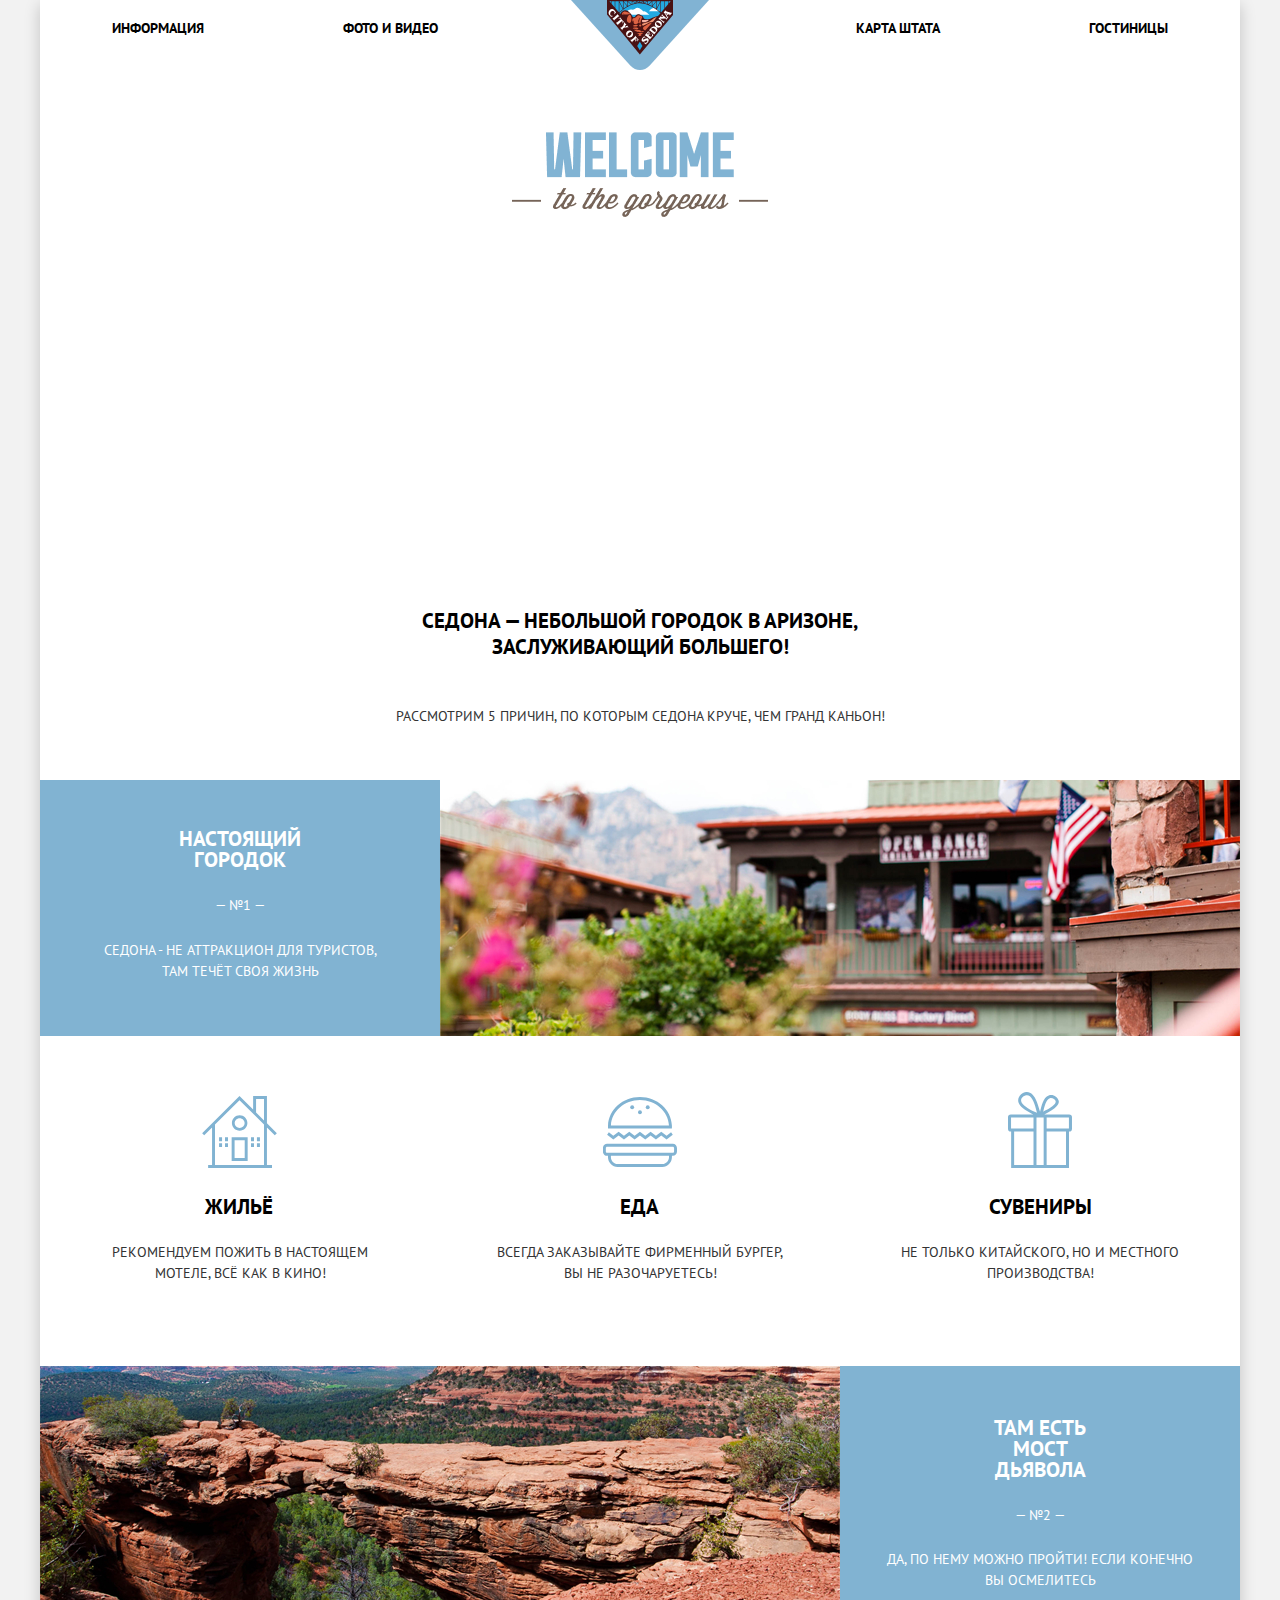
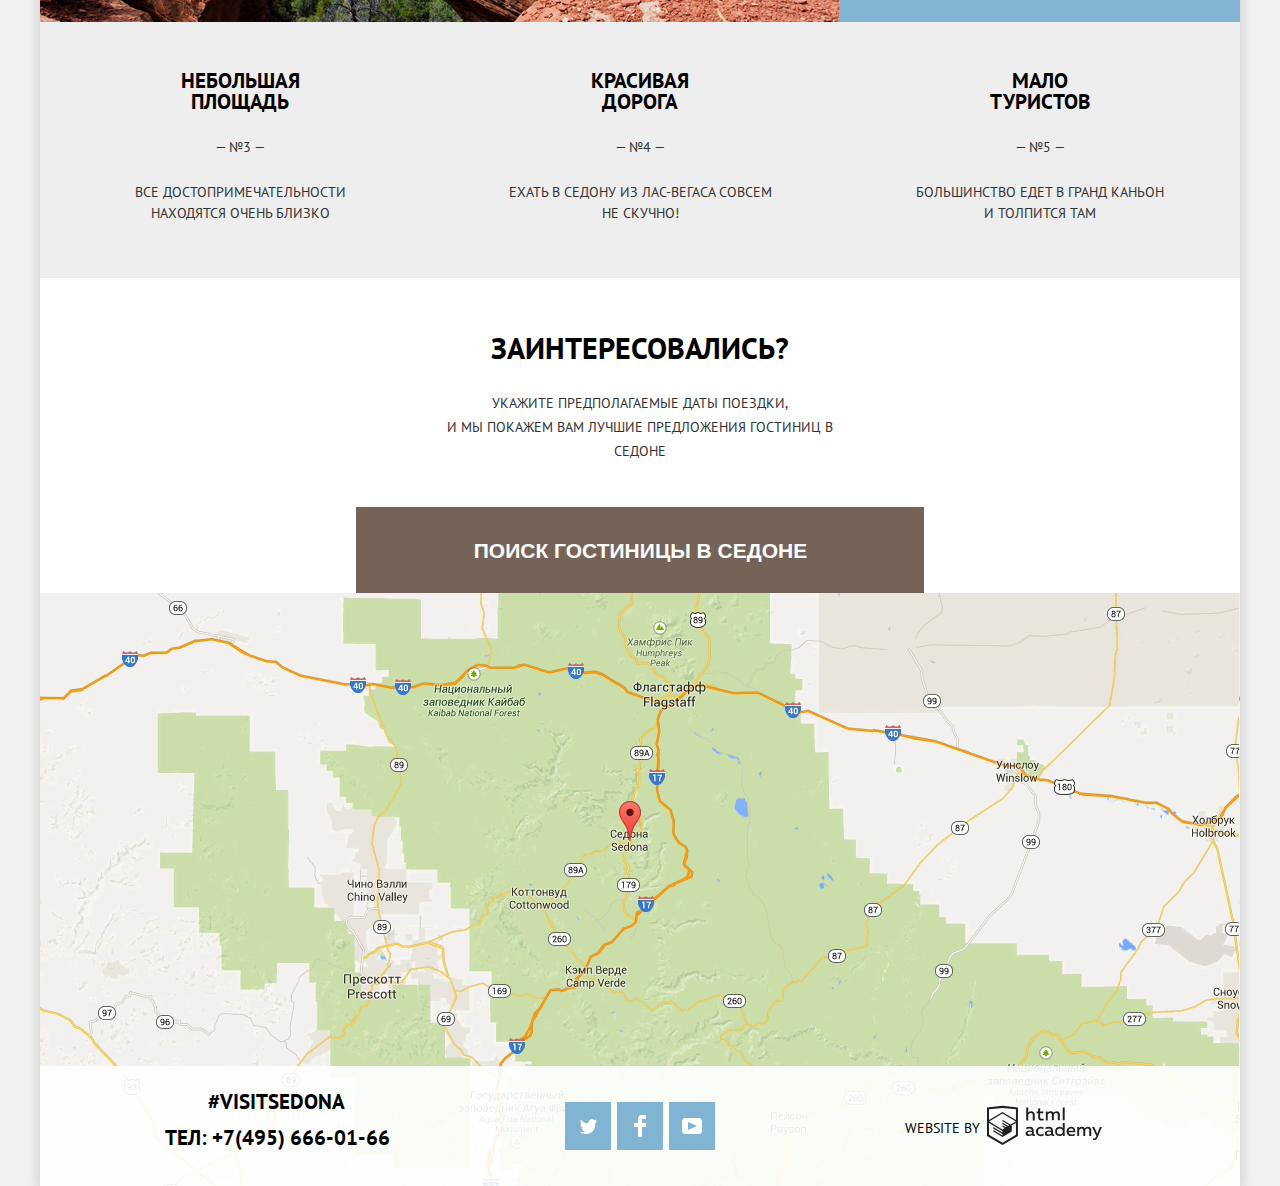
==== commit 303e5cee: "Задание 8" ====
--- a/index.html
+++ b/index.html
@@ -39,11 +39,7 @@
     </header>
     <!-- Main -->
     <main>
-      <section class="hero">
-        <div class="hero-img">
-          <h1 class="visually-hidden">Sedona</h1>
-        </div>
-      </section>
+      <h1 class="visually-hidden">Sedona</h1>
       <section class="main-caption">
         <h2>Седона — небольшой городок в Аризоне, заслуживающий большего!</h2>
         <p>Рассмотрим 5 причин, по которым Седона круче, чем гранд каньон!</p>
@@ -65,16 +61,22 @@
       </section>
       <ul class="benefits-list">
         <li class="benefits-item">
-          <h4>Жильё</h4>
-          <p>Рекомендуем пожить в настоящем мотеле, всё как в кино!</p>
+          <h4 class="stay">Жильё</h4>
+          <p class="pstay">
+            Рекомендуем пожить в настоящем мотеле, всё как в кино!
+          </p>
         </li>
         <li class="benefits-item">
-          <h4>Еда</h4>
-          <p>Всегда заказывайте фирменный бургер, вы не разочаруетесь!</p>
+          <h4 class="eat">Еда</h4>
+          <p class="peat">
+            Всегда заказывайте фирменный бургер, вы не разочаруетесь!
+          </p>
         </li>
         <li class="benefits-item">
-          <h4>Сувениры</h4>
-          <p>Не только китайского, но и местного производства!</p>
+          <h4 class="merch">Сувениры</h4>
+          <p class="pmerch">
+            Не только китайского, но и местного производства!
+          </p>
         </li>
       </ul>
       <section class="second-description">
@@ -106,88 +108,184 @@
         <div class="main-description-item">
           <h3>Мало туристов</h3>
           <span>— №5 —</span>
-          <p>большинство едет в гранд каньон и толпится там</p>
+          <p class="item-p">большинство едет в гранд каньон и толпится там</p>
         </div>
       </section>
       <section class="targetmap">
+        <h2 class="visually-hidden">Раздел с поиском гостиницы</h2>
         <section class="target">
+          <h2 class="visually-hidden">Раздел с вопросом</h2>
           <p class="question">Заинтересовались?</p>
           <p>
             Укажите предполагаемые даты поездки,<br />
             и мы покажем вам лучшие предложения гостиниц в седоне
           </p>
+          <section class="search">
+            <h2 class="visually-hidden">Раздел с формой поиска</h2>
+            <button class="search-caption">ПОИСК ГОСТИНИЦЫ В СЕДОНЕ</button>
+            <div class="search-body search-body-hide">
+              <form
+                class="search-form"
+                action="https://echo.htmlacademy.ru"
+                method="post"
+              >
+                <p>
+                  <label class="label-date-in" for="label-date-in"
+                    >Дата заезда:
+                    <input
+                      class="search-date-in"
+                      type="text"
+                      name="date-in"
+                      id="label-date-in"
+                      placeholder="24 апреля 2017"
+                      required
+                    /><a href="" class="calendar-link-in" aria-label="Кнопка"
+                      >открыть календарь заезда<svg
+                        xmlns="http://www.w3.org/2000/svg"
+                        width="21"
+                        height="22"
+                        viewBox="0 0 21 22"
+                      >
+                        <path
+                          d="M19.251 2.025h-2.845V.648c0-.381-.294-.689-.656-.689-.363 0-.656.308-.656.689v1.377h-3.938V.648c0-.381-.294-.689-.655-.689-.363 0-.657.308-.657.689v1.377H5.906V.648c0-.381-.294-.689-.656-.689-.363 0-.657.308-.657.689v1.377H1.75C.784 2.025 0 2.847 0 3.862v16.302C0 21.179.784 22 1.75 22h17.501c.966 0 1.749-.821 1.749-1.836V3.862c0-1.015-.783-1.837-1.749-1.837zm.437 18.139a.448.448 0 0 1-.437.459H1.75a.45.45 0 0 1-.438-.459V3.862a.45.45 0 0 1 .438-.459h2.844v1.378c0 .381.294.689.657.689.362 0 .656-.308.656-.689V3.403h3.938v1.378c0 .381.294.689.657.689.361 0 .655-.308.655-.689V3.403h3.938v1.378c0 .381.293.689.656.689.362 0 .656-.308.656-.689V3.403h2.845c.241 0 .437.206.437.459v16.302z"
+                          fill="#A9A9A9"
+                        />
+                        <path
+                          d="M4.594 8.225h2.625v2.066H4.594zM4.594 11.668h2.625v2.067H4.594zM4.594 15.112h2.625v2.066H4.594zM9.188 15.112h2.625v2.066H9.188zM9.188 11.668h2.625v2.067H9.188zM9.188 8.225h2.625v2.066H9.188zM13.781 15.112h2.625v2.066h-2.625zM13.781 11.668h2.625v2.067h-2.625zM13.781 8.225h2.625v2.066h-2.625z"
+                          fill="#A9A9A9"
+                        /></svg
+                    ></a>
+                  </label>
+                </p>
+                <p>
+                  <label class="label-date-out" for="label-date-out"
+                    >Дата выезда:
+                    <input
+                      class="search-date-out"
+                      type="text"
+                      name="date-out"
+                      id="label-date-out"
+                      placeholder="4 июля 2017"
+                      required /><a
+                      href=""
+                      class="calendar-link-out"
+                      aria-label="Кнопка"
+                      >открыть календарь выезда<svg
+                        xmlns="http://www.w3.org/2000/svg"
+                        width="21"
+                        height="22"
+                        viewBox="0 0 21 22"
+                      >
+                        <path
+                          d="M19.251 2.025h-2.845V.648c0-.381-.294-.689-.656-.689-.363 0-.656.308-.656.689v1.377h-3.938V.648c0-.381-.294-.689-.655-.689-.363 0-.657.308-.657.689v1.377H5.906V.648c0-.381-.294-.689-.656-.689-.363 0-.657.308-.657.689v1.377H1.75C.784 2.025 0 2.847 0 3.862v16.302C0 21.179.784 22 1.75 22h17.501c.966 0 1.749-.821 1.749-1.836V3.862c0-1.015-.783-1.837-1.749-1.837zm.437 18.139a.448.448 0 0 1-.437.459H1.75a.45.45 0 0 1-.438-.459V3.862a.45.45 0 0 1 .438-.459h2.844v1.378c0 .381.294.689.657.689.362 0 .656-.308.656-.689V3.403h3.938v1.378c0 .381.294.689.657.689.361 0 .655-.308.655-.689V3.403h3.938v1.378c0 .381.293.689.656.689.362 0 .656-.308.656-.689V3.403h2.845c.241 0 .437.206.437.459v16.302z"
+                          fill="#A9A9A9"
+                        />
+                        <path
+                          d="M4.594 8.225h2.625v2.066H4.594zM4.594 11.668h2.625v2.067H4.594zM4.594 15.112h2.625v2.066H4.594zM9.188 15.112h2.625v2.066H9.188zM9.188 11.668h2.625v2.067H9.188zM9.188 8.225h2.625v2.066H9.188zM13.781 15.112h2.625v2.066h-2.625zM13.781 11.668h2.625v2.067h-2.625zM13.781 8.225h2.625v2.066h-2.625z"
+                          fill="#A9A9A9"
+                        /></svg></a
+                  ></label>
+                </p>
+                <button class="label-button adults-minus" aria-label="Кнопка">
+                  Взрослые минус<svg
+                    class="svg-minus"
+                    width="12"
+                    height="3"
+                    viewBox="0 0 12 3"
+                    fill="none"
+                    xmlns="http://www.w3.org/2000/svg"
+                  >
+                    <rect width="12" height="3" fill="#A9A9A9" />
+                  </svg>
+                </button>
+                <button class="label-button adults-plus" aria-label="Кнопка">
+                  Взрослые плюс
+                  <svg
+                    class="svg-plus"
+                    width="11"
+                    height="11"
+                    viewBox="0 0 11 11"
+                    fill="none"
+                    xmlns="http://www.w3.org/2000/svg"
+                  >
+                    <path
+                      fill-rule="evenodd"
+                      clip-rule="evenodd"
+                      d="M4.23086 6.76932V11H6.76932V6.76932H11V4.23086H6.76932V0H4.23085V4.23086H0V6.76932H4.23086Z"
+                      fill="#A9A9A9"
+                    />
+                  </svg>
+                </button>
+                <p class="search-adults-children">
+                  <label class="label-adults">
+                    Взрослые:
+
+                    <input
+                      class="label-adults--number"
+                      type="number"
+                      name="adults"
+                      min="1"
+                      value="2"
+                    />
+                  </label>
+                  <label class="label-children"
+                    >Дети:
+                    <input
+                      class="label-children--number"
+                      type="number"
+                      name="children"
+                      min="0"
+                      value="0"
+                    />
+                  </label>
+                </p>
+                <button class="label-button children-minus" aria-label="Кнопка">
+                  Дети плюс
+                  <svg
+                    class="svg-minus"
+                    width="12"
+                    height="3"
+                    viewBox="0 0 12 3"
+                    fill="none"
+                    xmlns="http://www.w3.org/2000/svg"
+                  >
+                    <rect width="12" height="3" fill="#A9A9A9" />
+                  </svg>
+                </button>
+                <button class="label-button children-plus" aria-label="Кнопка">
+                  Дети плюс
+                  <svg
+                    class="svg-plus"
+                    width="11"
+                    height="11"
+                    viewBox="0 0 11 11"
+                    fill="none"
+                    xmlns="http://www.w3.org/2000/svg"
+                  >
+                    <path
+                      fill-rule="evenodd"
+                      clip-rule="evenodd"
+                      d="M4.23086 6.76932V11H6.76932V6.76932H11V4.23086H6.76932V0H4.23085V4.23086H0V6.76932H4.23086Z"
+                      fill="#A9A9A9"
+                    />
+                  </svg>
+                </button>
+                <button class="button" type="submit" aria-label="Кнопка">
+                  Найти
+                </button>
+              </form>
+            </div>
+          </section>
         </section>
-        <section class="map"></section>
-        <section class="search">
-          <div class="search-caption">
-            <h2>ПОИСК ГОСТИНИЦЫ В СЕДОНЕ</h2>
-          </div>
-          <div class="search-body">
-            <form
-              class="search-form"
-              action="https://echo.htmlacademy.ru"
-              method="post"
-            >
-              <p>
-                <label for="label-date-in"
-                  >Дата заезда:
-                  <input
-                    class="search-form-icon"
-                    type="text"
-                    name="date-in"
-                    id="label-date-in"
-                    placeholder="24 апреля 2017"
-                    required
-                  />
-                </label>
-              </p>
-              <p>
-                <label for="label-date-out"
-                  >Дата выезда:
-                  <input
-                    class="search-form-icon"
-                    type="text"
-                    name="date-out"
-                    id="label-date-out"
-                    placeholder="4 июля 2017"
-                    required
-                  />
-                </label>
-              </p>
-              <p>
-                <label for="label-adults"
-                  >Взрослые:
-                  <input
-                    type="number"
-                    name="adults"
-                    id="label-adults"
-                    min="1"
-                    value="1"
-                  />
-                </label>
-                <label for="label-children"
-                  >Дети:
-                  <input
-                    type="number"
-                    name="children"
-                    id="label-children"
-                    min="0"
-                    value="0"
-                  />
-                </label>
-              </p>
-              <button class="button" type="submit" aria-label="Кнопка">
-                Найти
-              </button>
-            </form>
-          </div>
+        <section class="map">
+          <h2 class="visually-hidden">Раздел с картой</h2>
         </section>
       </section>
     </main>
     <!-- Footer -->
     <footer class="main-footer">
       <div class="main-footer-left">
-        <a href="#" aria-label="Переход">#visitSEDONA</a>
+        <a class="visit" href="#" aria-label="Переход">#visitSEDONA</a>
         <p>
           ТЕЛ:
           <a href="tel:+74956660166" aria-label="Телефон для связи"
@@ -196,13 +294,14 @@
         </p>
       </div>
       <div class="footer-social">
-        <a class="footer-social-item soc-icon-tw" href="#">Twitter</a>
-        <a class="footer-social-item soc-icon-fb" href="#">FaceBook</a>
-        <a class="footer-social-item soc-icon-yt" href="#">YouTube</a>
+        <a class="footer-social-item soc-icon-tw" href="#">Twitter</a
+        ><a class="footer-social-item soc-icon-fb" href="#">FaceBook</a
+        ><a class="footer-social-item soc-icon-yt" href="#">YouTube</a>
       </div>
       <div class="main-footer-right">
         <span>Website by</span
         ><a
+          class="logohtml"
           href="https://htmlacademy.ru/intensive/htmlcss"
           aria-label="Переход на страницу "
           >HTML Academy intensive htmlcss<svg
@@ -222,5 +321,6 @@
         ></a>
       </div>
     </footer>
+    <script src="js/script.js"></script>
   </body>
 </html>
--- a/css/style.css
+++ b/css/style.css
@@ -8,12 +8,17 @@
   --basic-bggrey: #f2f2f2;
   --basic-othergrey: #e5e5e5;
   --basic-otherbrown: #666666;
+  --basic-greybgsite: #888888;
 
   --special-filter: #cacaca;
   --special-blue: #669ec0;
   --special-otherblue: #5496bd;
   --special-brown: #604e43;
   --special-otherbrown: #503e33;
+  --input-hover: #ebebeb;
+  --toogle-grey: #ababab;
+  --toogle-boxshadow: rgba(171, 171, 171, 0.3);
+  --scale-whiteopacity: rgba(255, 255, 255, 0.3);
 }
 
 *,
@@ -23,15 +28,16 @@
 }
 
 body {
-  min-width: 1200px;
-  margin: 0;
-  padding: 0;
-  font-family: "PT Sans", sans-serif;
+  max-width: 1200px;
+  margin: 0 auto;
+  padding: 0;
+  font-family: "PT Sans", "Arial", sans-serif;
   font-size: 14px;
   line-height: 21px;
   font-weight: normal;
   color: var(--basic-black);
   text-transform: uppercase;
+  background-color: var(--greybgsite);
 }
 
 a {
@@ -47,6 +53,7 @@
 
 .page {
   height: 100%;
+  background-color: var(--basic-bggrey);
 }
 
 .page-body {
@@ -54,6 +61,8 @@
   display: grid;
   grid-template-rows: min-content 1fr min-content;
   align-content: start;
+  box-shadow: 0px 5px 15px rgba(0, 1, 1, 0.2);
+  background-color: var(--basic-white);
 }
 
 .visually-hidden {
@@ -73,6 +82,8 @@
 
 .main-header {
   padding: 0 72px;
+  min-height: 56px;
+  position: relative;
 }
 
 .main-navigation {
@@ -85,26 +96,27 @@
   display: flex;
   justify-content: space-between;
   padding: 0;
+  margin: 15px 0;
 }
 
 .site-navigation li:first-child {
-  width: 127px;
+  min-width: 126px;
 }
 
 .site-navigation li:nth-child(2) {
-  width: 200px;
+  min-width: 198px;
   margin-right: 200px;
   text-align: right;
 }
 
 .site-navigation li:nth-child(3) {
-  width: 200px;
+  min-width: 199px;
   margin-left: 200px;
   padding-left: 16px;
 }
 
 .site-navigation li:last-child {
-  width: 127px;
+  min-width: 127px;
   text-align: right;
 }
 
@@ -127,23 +139,38 @@
 
 .main-header-logo {
   font-size: 0;
+  position: absolute;
+  top: 0;
+  left: 531px;
+  z-index: 2;
 }
 
 /* Main */
 
 /* Hero */
 
-.hero {
+main::after {
+  content: "";
   background-image: url(../img/backgroundphoto.jpg);
-  background-size: cover;
   height: 509px;
-}
-
-.hero-img {
+  width: 1200px;
+  display: inline-block;
+  position: absolute;
+  top: 0;
+  position: absolute;
+  top: 56px;
+}
+
+main::before {
+  content: " ";
   background-image: url(../img/welcome.png);
-  background-position: center center;
+  background-position: center 76px;
   background-repeat: no-repeat;
   height: 509px;
+  width: 1200px;
+  display: inline-block;
+  z-index: 3;
+  position: relative;
 }
 
 .main-caption {
@@ -151,8 +178,10 @@
   background-position: top;
   background-repeat: no-repeat;
   background-size: cover;
-  height: 272px;
-  margin-top: -57px;
+  min-height: 272px;
+  margin-top: -63px;
+  position: relative;
+  z-index: 4;
 }
 
 .main-caption h2 {
@@ -161,8 +190,8 @@
   font-size: 21px;
   line-height: 26px;
   margin: 0 auto;
-  padding-top: 98px;
-  padding-bottom: 26px;
+  padding-top: 100px;
+  padding-bottom: 29px;
   width: 470px;
 }
 
@@ -190,7 +219,7 @@
   font-size: 21px;
   margin: 0 auto;
   padding: 0;
-  margin-top: 47px;
+  margin-top: 48px;
   width: 122px;
 }
 
@@ -209,35 +238,38 @@
   padding: 0;
   text-align: center;
   width: 298px;
-  margin-top: 23px;
+  margin-top: 24px;
 }
 
 .benefits-list {
   list-style-type: none;
   display: flex;
-  justify-content: space-around;
+  flex-wrap: wrap;
   margin: 0;
   padding: 0;
-  margin-top: 55px;
-  margin-bottom: 52px;
+  margin-top: 59px;
+  margin-bottom: 82px;
 }
 
 .benefits-list li:first-child::before {
   content: " ";
   background-image: url(../img/icon-1.svg);
-  background-size: cover;
   width: 75px;
   height: 72px;
   display: inline-block;
+  position: relative;
+  top: 1px;
+  left: -1px;
 }
 
 .benefits-list li:nth-child(2)::before {
   content: " ";
   background-image: url(../img/icon-3.svg);
-  background-size: cover;
-  width: 75px;
+  width: 74px;
   height: 70px;
   display: inline-block;
+  position: relative;
+  top: 2px;
 }
 
 .benefits-list li:last-child::before {
@@ -245,33 +277,68 @@
   background-image: url(../img/icon-2.svg);
   background-size: cover;
   width: 64px;
-  height: 77px;
+  height: 76px;
   display: inline-block;
+  position: relative;
+  top: -3px;
 }
 
 .benefits-item {
   text-align: center;
+  position: relative;
 }
 
 .benefits-list li:first-child {
-  width: 260px;
+  width: 400px;
 }
 
 .benefits-list li:nth-child(2) {
-  width: 260px;
+  width: 400px;
 }
 
 .benefits-list li:last-child {
-  width: 260px;
+  width: 400px;
 }
 
 .benefits-item h4 {
   font-weight: bold;
   font-size: 21px;
+}
+
+.stay {
+  margin: 23px 0;
+  margin-right: 2px;
+}
+
+.eat {
+  margin: 25px 0;
+  margin-right: 1px;
+}
+
+.merch {
+  margin: 19px 0;
+  margin-left: 1px;
 }
 
 .benefits-item p {
   color: var(--basic-darkgrey);
+}
+
+.pstay {
+  padding-top: 2px;
+  width: 260px;
+  margin: 0 auto;
+}
+
+.peat {
+  margin: 0 auto;
+  width: 300px;
+}
+
+.pmerch {
+  margin: 0 auto;
+  width: 300px;
+  padding-top: 6px;
 }
 
 .second-description {
@@ -286,7 +353,7 @@
   font-size: 21px;
   margin: 0 auto;
   padding: 0;
-  margin-top: 47px;
+  margin-top: 51px;
   width: 149.5px;
 }
 
@@ -312,9 +379,9 @@
   background-color: var(--basic-grey);
   text-align: center;
   display: flex;
-  justify-content: space-around;
-  padding-top: 47px;
+  padding-top: 48px;
   padding-bottom: 54px;
+  flex-wrap: wrap;
 }
 
 .main-description-item h3 {
@@ -335,23 +402,28 @@
   color: var(--basic-darkgrey);
   margin: 0 auto;
   text-align: center;
-  margin-top: 23px;
+  margin-top: 24px;
+  width: 270px;
+}
+
+.main-description-item .item-p {
+  width: 259px;
 }
 
 .main-description div:first-child {
-  width: 260px;
+  width: 400px;
 }
 
 .main-description div:nth-child(2) {
-  width: 260px;
+  width: 400px;
 }
 
 .main-description div:last-child {
-  width: 260px;
+  width: 400px;
 }
 
 .target {
-  min-height: 298px;
+  min-height: 291px;
   width: 435px;
   margin: 0 auto;
   text-align: center;
@@ -362,11 +434,11 @@
   font-size: 30px;
   line-height: 24px;
   margin: 0;
-  margin-top: 58px;
-  margin-bottom: 38px;
-}
-
-.target p:nth-child(2) {
+  padding-top: 58px;
+  padding-bottom: 31px;
+}
+
+.target p:nth-child(3) {
   line-height: 24px;
   color: var(--basic-darkgrey);
   margin: 0;
@@ -374,30 +446,46 @@
 
 .map {
   background-image: url(../img/map.png);
-  background-size: cover;
+  margin-top: -395px;
   height: 593px;
 }
 
 /* Search */
+
+.targetmap {
+  position: relative;
+}
 
 .search {
   width: 568px;
   height: 481px;
+  position: relative;
+  margin-left: -67px;
+  margin-top: 44px;
 }
 
 .search-caption {
   background-color: var(--basic-brown);
-  height: 86px;
-  text-align: center;
-}
-
-.search-caption h2 {
   font-weight: bold;
   font-size: 21px;
   line-height: 26px;
   color: var(--basic-white);
   margin: 0;
-  padding-top: 30px;
+  min-height: 86px;
+  min-width: 568px;
+  padding-left: 8px;
+  padding-top: 2px;
+  border: none;
+  cursor: pointer;
+}
+
+.search-caption:hover {
+  background-color: var(--special-brown);
+}
+
+.search-caption:active {
+  background-color: var(--special-otherbrown);
+  color: var(--scale-whiteopacity);
 }
 
 .search-body {
@@ -406,11 +494,66 @@
   line-height: 26px;
   padding: 55px;
   height: 395px;
+  background-color: var(--basic-white);
+}
+
+.search-body-hide {
+  display: none;
+}
+
+.search-body-show {
+  display: block;
+  animation: bounce 0.6s;
+}
+
+.search-body-error {
+  animation: shake 0.6s;
+}
+
+@keyframes bounce {
+  0% {
+    transform: translateY(-100px);
+  }
+
+  70% {
+    transform: translateY(30px);
+  }
+
+  90% {
+    transform: translateY(-10px);
+  }
+
+  100% {
+    transform: translateY(0);
+  }
+}
+
+@keyframes shake {
+  0%,
+  100% {
+    transform: translateX(0);
+  }
+
+  10%,
+  30%,
+  50%,
+  70%,
+  90% {
+    transform: translateX(-10px);
+  }
+
+  20%,
+  40%,
+  60%,
+  80% {
+    transform: translateX(10px);
+  }
 }
 
 .search-body p {
   margin: 0;
-  margin-bottom: 30px;
+  margin-bottom: 29px;
+  position: relative;
 }
 
 .search-form input[type="text"] {
@@ -420,7 +563,35 @@
   border: none;
   background-color: var(--basic-bggrey);
   height: 38px;
-  padding: 0;
+  padding: 0px 13px 1px;
+  padding-right: 39px;
+  width: 346px;
+}
+
+.search-form input[type="text"]::placeholder {
+  color: var(--basic-black);
+}
+
+.search-form input[type="text"]:hover {
+  background-color: var(--input-hover);
+}
+
+.search-form input[type="text"]:focus {
+  background-color: var(--basic-white);
+  outline: 2px solid var(--basic-othergrey);
+}
+
+.label-date-out input {
+  margin-left: 16px;
+}
+
+.label-date-in input {
+  margin-left: 20px;
+}
+
+.search-form p:nth-child(3) {
+  display: grid;
+  grid-template-columns: 1fr 1fr;
 }
 
 .search-form input[type="number"] {
@@ -432,21 +603,114 @@
   background-color: var(--basic-bggrey);
   height: 38px;
   padding: 0;
-}
-
-.search-form input[type="text"]::placeholder {
-  font-weight: bold;
-  color: var(--basic-black);
-}
-
-.search-form input:focus {
-  outline: 2px solid var(--special-blue);
-}
-
-.search-form-icon {
-  background-image: url(../img/calendar.svg);
-  background-repeat: no-repeat;
-  background-position: 120px center;
+  width: 34px;
+  padding-left: 12px;
+}
+
+.search-form {
+  position: relative;
+}
+
+.search-adults-children {
+  text-align: start;
+}
+
+.label-children {
+  margin-left: 90px;
+  position: relative;
+}
+
+.label-adults {
+  position: relative;
+}
+
+.label-adults--number {
+  margin-left: 77px;
+}
+
+.label-children--number {
+  margin-left: 64px;
+}
+
+.label-button {
+  width: 40px;
+  height: 38px;
+  background-color: var(--basic-bggrey);
+  font-size: 0;
+  border: none;
+  position: absolute;
+}
+
+.adults-minus {
+  left: 112px;
+  z-index: 1;
+}
+
+.adults-plus {
+  left: 186px;
+  z-index: 1;
+}
+
+.children-minus {
+  right: 128px;
+  right: 73px;
+  top: 134px;
+}
+
+.children-plus {
+  right: 0px;
+  top: 134px;
+}
+
+.svg-minus {
+  position: absolute;
+  top: 19px;
+  left: 13px;
+}
+
+.svg-plus {
+  position: absolute;
+  top: 15px;
+  left: 15px;
+}
+
+.adults-plus:hover path,
+.children-plus:hover path,
+.adults-minus:hover rect,
+.children-minus:hover rect,
+.adults-plus:focus path,
+.children-plus:focus path,
+.adults-minus:focus rect,
+.children-minus:focus rect {
+  fill: var(--basic-black);
+}
+
+.adults-plus:active path,
+.children-plus:active path,
+.adults-minus:active rect,
+.children-minus:active rect {
+  fill: var(--basic-blue);
+}
+
+.calendar-link-in,
+.calendar-link-out {
+  font-size: 0;
+  height: 22px;
+  position: absolute;
+  top: 8px;
+  right: 9px;
+}
+
+.calendar-link-in:hover path,
+.calendar-link-in:focus path,
+.calendar-link-out:hover path,
+.calendar-link-out:focus path {
+  fill: var(--basic-black);
+}
+
+.calendar-link-in:active path,
+.calendar-link-out:active path {
+  fill: var(--basic-blue);
 }
 
 .button {
@@ -460,7 +724,7 @@
   height: 58px;
   width: 100%;
   padding: 0;
-  margin-top: 24px;
+  margin-top: 26px;
 }
 
 .button:hover {
@@ -469,7 +733,7 @@
 
 .button:active {
   background-color: var(--special-otherblue);
-  color: var(--special-filter);
+  color: var(--scale-whiteopacity);
 }
 
 /* Footer */
@@ -478,7 +742,9 @@
   background: rgba(255, 255, 255, 0.9);
   display: grid;
   grid-template-columns: 1fr 1fr 1fr;
-  min-height: 120px;
+  height: 120px;
+  margin-top: -120px;
+  z-index: 1;
 }
 
 .main-footer-left {
@@ -486,12 +752,20 @@
   font-size: 21px;
   line-height: 26px;
   width: 251px;
-  margin-left: 117px;
+  margin-left: 125px;
   padding-top: 23px;
+}
+
+.main-footer-left p {
+  margin: 10px 0;
 }
 
 .main-footer-left a {
   color: var(--basic-black);
+}
+
+.visit {
+  padding-left: 43px;
 }
 
 .main-footer-left a:hover {
@@ -506,6 +780,10 @@
 .footer-social {
   justify-self: center;
   padding-top: 36px;
+  display: grid;
+  grid-template-columns: 1fr 1fr 1fr;
+  grid-template-rows: min-content;
+  column-gap: 6px;
 }
 
 .footer-social-item {
@@ -527,28 +805,29 @@
 }
 
 .soc-icon-fb {
-  background-image: url(../img/fb-icon.svg);
+  background-image: url("data:image/svg+xml,%3Csvg xmlns='http://www.w3.org/2000/svg' width='12' height='22' viewBox='0 0 12 22'%3E%3Cpath fill='%23FFF' d='M12 4V0H8a4 4 0 0 0-4 4v4H0v4h4v10h4V12h4V8H8V4h4z'/%3E%3C/svg%3E");
 }
 
 .soc-icon-tw {
-  background-image: url(../img/twitter.svg);
+  background-image: url("data:image/svg+xml,%3Csvg xmlns='http://www.w3.org/2000/svg' xmlns:xlink='http://www.w3.org/1999/xlink' width='17' height='15' viewBox='0 0 17 15'%3E%3Cpath fill='%23FFF' d='M10.95.144c1.685-.496 2.984.27 3.577 1.179.673-.231 1.331-.481 2.011-.708a2.345 2.345 0 0 1-.857 1.768c.685.17 1.304-.491 1.304-.491-.169 1-1.006 1.788-1.563 2.024-.231 6.75-3.175 11.217-10.077 11.082h-.446c-.41 0-4.164-.46-4.898-1.887 2.271.196 3.893-.422 4.693-1.177-.96-.3-2.679-.477-2.979-2.95.349.106.564.228 1.19.119C1.705 8.247.374 7.53.448 5.33c.285.328 1.067.536 1.34.472C1.085 5.561-.182 2.442.894.85c1.818 1.854 3.735 3.606 7.152 3.773C8.254 2.33 9.183.793 10.95.144z'/%3E%3C/svg%3E%0A");
 }
 
 .soc-icon-yt {
-  background-image: url(../img/youtube.svg);
+  background-image: url("data:image/svg+xml,%3Csvg xmlns='http://www.w3.org/2000/svg' xmlns:xlink='http://www.w3.org/1999/xlink' width='20' height='16' viewBox='0 0 20 16'%3E%3Cpath fill='%23FFF' d='M17 0H3C1.35 0 0 1.35 0 3v10c0 1.65 1.35 3 3 3h14c1.65 0 3-1.35 3-3V3c0-1.65-1.35-3-3-3zM6.027 11.998V4.002L15.014 8l-8.987 3.998z'/%3E%3C/svg%3E%0A");
 }
 
 .main-footer-right {
   margin-right: 101px;
-  justify-self: end;
   display: flex;
-  padding-top: 38px;
+  margin-left: 62px;
+  margin-top: 39px;
 }
 
 .main-footer-right span {
   line-height: 26px;
-  padding-top: 8px;
-  padding-right: 11px;
+  padding-top: 10px;
+  padding-right: 7px;
+  padding-left: 3px;
 }
 
 .main-footer-right a {
@@ -556,12 +835,16 @@
   height: 41px;
 }
 
-.main-footer-right path:hover {
+.logohtml:hover path {
   fill: var(--basic-blue);
 }
 
-.main-footer-right path:active {
+.logohtml:active path {
   opacity: 0.3;
+}
+
+.main-footer--mt0 {
+  margin-top: 0;
 }
 
 /* Hotels */
@@ -573,13 +856,13 @@
   background-size: cover;
   background-repeat: no-repeat;
   background-color: var(--basic-brown);
-  height: 217px;
-  padding: 26px 72px 32px;
+  min-height: 217px;
+  padding: 26px 72px 0;
 }
 
 .filter {
   display: grid;
-  grid-template-columns: 265px 475px 1fr;
+  grid-template-columns: 255px 484px 1fr;
 }
 
 .filter fieldset {
@@ -602,23 +885,122 @@
 .filter p {
   padding: 0;
   margin: 0;
-  padding-bottom: 23px;
-}
-
-.filter-input-checkbox + label {
-  color: var(--basic-white);
-  padding-left: 15px;
-}
-
-.filter-input-checkbox:hover + label,
-.filter-input-checkbox:focus + label {
-  color: var(--special-brown);
-}
-
-.filter input[type="text"] {
+  padding-bottom: 25px;
+}
+
+.check {
+  color: var(--basic-white);
+  padding-left: 39px;
+}
+
+.check-house-type {
+  color: var(--basic-white);
+  padding-left: 42px;
+}
+
+.check__box {
+  position: absolute;
+  width: 27px;
+  height: 23px;
+  background-image: url("data:image/svg+xml,%3Csvg xmlns='http://www.w3.org/2000/svg' width='23' height='23' viewBox='0 0 23 23'%3E%3Cpath fill='%23FFFFFF' d='M20 2c.542 0 1 .458 1 1v17c0 .542-.458 1-1 1H3c-.542 0-1-.458-1-1V3c0-.542.458-1 1-1h17m0-2H3C1.35 0 0 1.35 0 3v17c0 1.65 1.35 3 3 3h17c1.65 0 3-1.35 3-3V3c0-1.65-1.35-3-3-3z'/%3E%3C/svg%3E%0A");
+  background-repeat: no-repeat;
+  margin-left: -39px;
+}
+
+.check__box.check__box-ml {
+  margin-left: -42px;
+}
+
+.filter-input-checkbox:checked + .check__box {
+  background-image: url("data:image/svg+xml,%3Csvg xmlns='http://www.w3.org/2000/svg' width='27' height='23' viewBox='0 0 27 23'%3E%3Cpath fill='%23FFFFFF' d='M7.285 7.486l-2.829 2.829 7.783 7.783L26.171 4.166l-2.828-2.829-11.104 11.102z'/%3E%3Cpath fill='%23FFFFFF' d='M21 20c0 .542-.458 1-1 1H3c-.542 0-1-.458-1-1V3c0-.542.458-1 1-1h16.908L21.493.415A2.96 2.96 0 0 0 20 0H3C1.35 0 0 1.35 0 3v17c0 1.65 1.35 3 3 3h17c1.65 0 3-1.35 3-3v-9.829l-2 2V20z'/%3E%3C/svg%3E%0A");
+}
+
+/* Стоимость в сутки */
+
+.priceperday-inputbox input[type="number"] {
+  color: var(--basic-white);
+  text-transform: uppercase;
+  border: none;
+  background-color: transparent;
+  height: 33px;
+  padding: 0;
+}
+
+.priceperday-inputbox input:first-of-type {
+  width: 69px;
+}
+
+.priceperday-inputbox input:last-of-type {
+  width: 80px;
+}
+
+.priceperday-inputbox span:first-of-type {
+  color: var(--basic-white);
+  margin-left: 64px;
+}
+
+.priceperday-inputbox span:last-of-type {
+  color: var(--basic-white);
+  margin-left: 53px;
+}
+
+.priceperday-inputbox {
   border: 2px solid var(--basic-white);
   border-radius: 2px;
-  height: 36px;
+  background-image: url(../img/input-line.svg);
+  background-repeat: no-repeat;
+  background-position: center center;
+}
+
+/* Range-filter */
+
+.range-controls {
+  position: relative;
+}
+
+.range-filter {
+  width: 316px;
+  margin-top: 20px;
+}
+
+.range-controls .scale {
+  height: 2px;
+  background: var(--scale-whiteopacity);
+}
+
+.range-controls .bar {
+  width: 83%;
+  height: 2px;
+  background: var(--basic-white);
+}
+
+.range-controls .toggle {
+  position: absolute;
+  top: -9px;
+  left: 0;
+  width: 19px;
+  height: 19px;
+  padding: 0;
+  border: 8px solid var(--basic-white);
+  background-color: var(--toogle-grey);
+  border-radius: 50%;
+  box-shadow: 0 2px 0 0 var(--toogle-boxshadow);
+  cursor: pointer;
+}
+
+.range-controls .toggle.toggle-min:hover,
+.range-controls .toggle.toggle-max:hover {
+  width: 23px;
+  height: 23px;
+  border: 10px solid var(--basic-white);
+}
+
+.range-controls .toggle-min {
+  left: 0px;
+}
+
+.range-controls .toggle-max {
+  left: 252px;
 }
 
 .filter-button {
@@ -630,8 +1012,8 @@
   width: 137px;
   height: 36px;
   display: block;
-  margin: 0 auto;
-  margin-top: 50px;
+  margin-top: 33px;
+  margin-left: 84px;
   cursor: pointer;
 }
 
@@ -644,8 +1026,8 @@
 
 .filters-caption {
   border-bottom: 1px solid var(--basic-othergrey);
-  height: 86px;
-  padding: 29px 72px 31px;
+  min-height: 87px;
+  padding: 30px 73px 30px;
   display: grid;
   grid-template-columns: 135px 1fr 1fr;
 }
@@ -664,7 +1046,8 @@
   line-height: 18px;
   margin: 0;
   padding: 0;
-  padding-left: 29px;
+  padding-left: 28px;
+  padding-top: 1px;
 }
 
 .filters-caption a {
@@ -700,15 +1083,15 @@
 }
 
 .filter-caption-title {
-  padding-right: 40px;
+  padding-right: 37px;
 }
 
 .filters-caption-price {
-  padding-right: 32px;
+  padding-right: 29px;
 }
 
 .filters-caption-type {
-  padding-right: 33px;
+  padding-right: 30px;
 }
 
 .icon-up,
@@ -717,7 +1100,15 @@
 }
 
 .icon-up {
-  margin-right: 12px;
+  position: absolute;
+  right: 23px;
+  top: 10px;
+}
+
+.icon-down {
+  position: absolute;
+  right: 0px;
+  top: 10px;
 }
 
 .icon-up path {
@@ -738,22 +1129,23 @@
 
 .filters-caption div {
   justify-self: end;
+  position: relative;
 }
 
 /* Filters result */
 
 .filters-result {
   border-bottom: 1px solid var(--basic-othergrey);
-  padding: 23.5px 72px 30px;
+  padding: 30px 72px 30px;
   display: grid;
-  grid-template-columns: 164px 1fr 1fr;
+  grid-template-columns: 165px 1fr 1fr;
 }
 
 .filter-result-content {
   display: grid;
-  grid-template-columns: 110px 1fr;
-  grid-template-rows: 28px 1fr 27px;
-  column-gap: 6px;
+  grid-template-columns: min-content min-content;
+  grid-template-rows: 1fr min-content min-content;
+  column-gap: 5px;
 }
 
 .filters-result a.hotel-name {
@@ -762,6 +1154,9 @@
   line-height: 26px;
   color: var(--basic-black);
   grid-column: 1 / -1;
+  margin-top: -5px;
+  width: fit-content;
+  height: min-content;
 }
 
 .filters-result a.hotel-name:hover {
@@ -773,30 +1168,32 @@
   opacity: 0.3;
 }
 
+.filters-result img {
+  margin-left: 1px;
+}
+
 .filters-result p {
   color: var(--basic-darkgrey);
   padding: 0;
   margin: 0;
+  padding-bottom: 15px;
+  width: fit-content;
 }
 
 .button-more {
   color: var(--basic-white);
   font-weight: bold;
   background-color: var(--basic-blue);
-  width: 110px;
-  height: 27px;
-  text-align: center;
-  padding-top: 3px;
+  padding: 3px 17px;
+  width: fit-content;
 }
 
 .button-reserve {
   color: var(--basic-white);
   font-weight: bold;
   background-color: var(--basic-brown);
-  width: 142px;
-  height: 27px;
-  text-align: center;
-  padding-top: 3px;
+  padding: 3px 17px;
+  width: fit-content;
 }
 
 .button-more:hover {
@@ -805,7 +1202,7 @@
 
 .button-more:active {
   background-color: var(--special-otherblue);
-  color: var(--special-filter);
+  color: var(--scale-whiteopacity);
 }
 
 .button-reserve:hover {
@@ -814,7 +1211,7 @@
 
 .button-reserve:active {
   background-color: var(--special-otherbrown);
-  color: var(--special-filter);
+  color: var(--scale-whiteopacity);
 }
 
 .hotel-rating {
@@ -834,4 +1231,9 @@
 
 .stars {
   justify-self: end;
-}
+  margin-top: -1px;
+}
+
+.stars img {
+  margin-left: 6px;
+}
